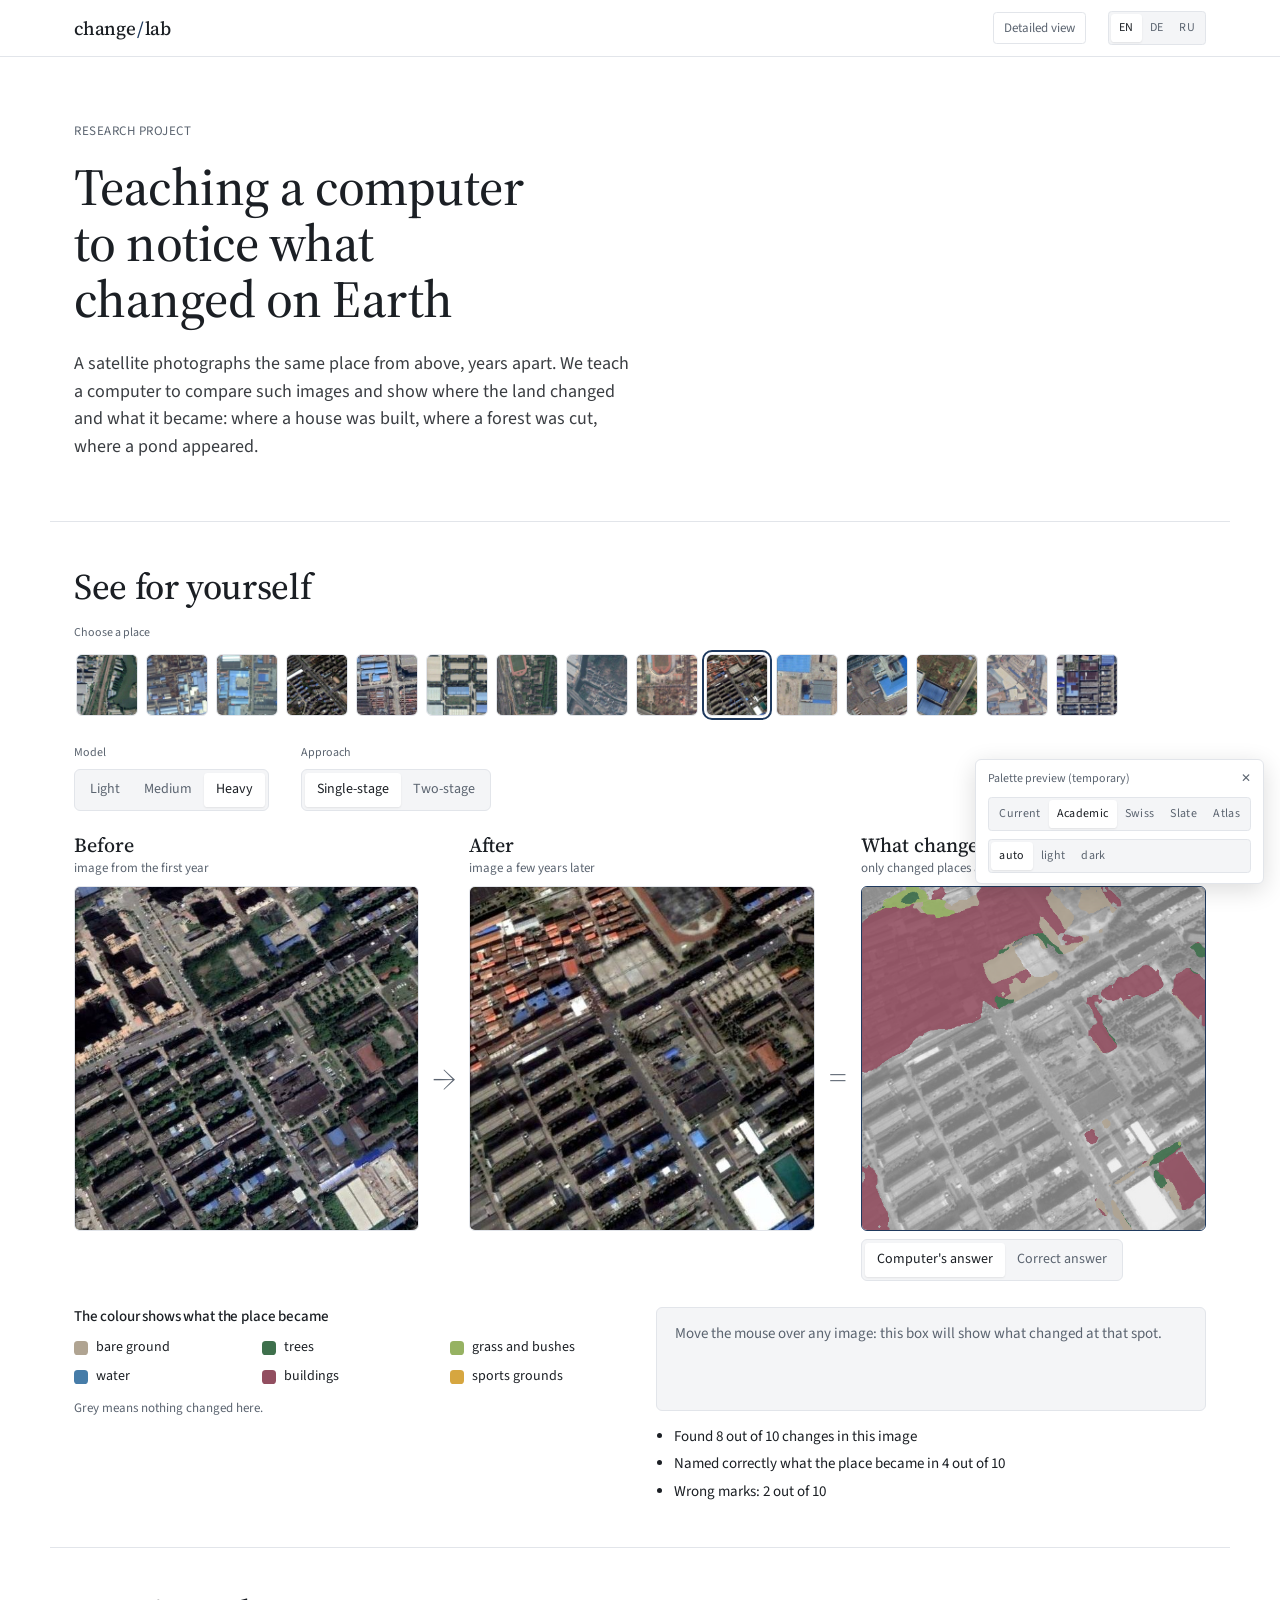
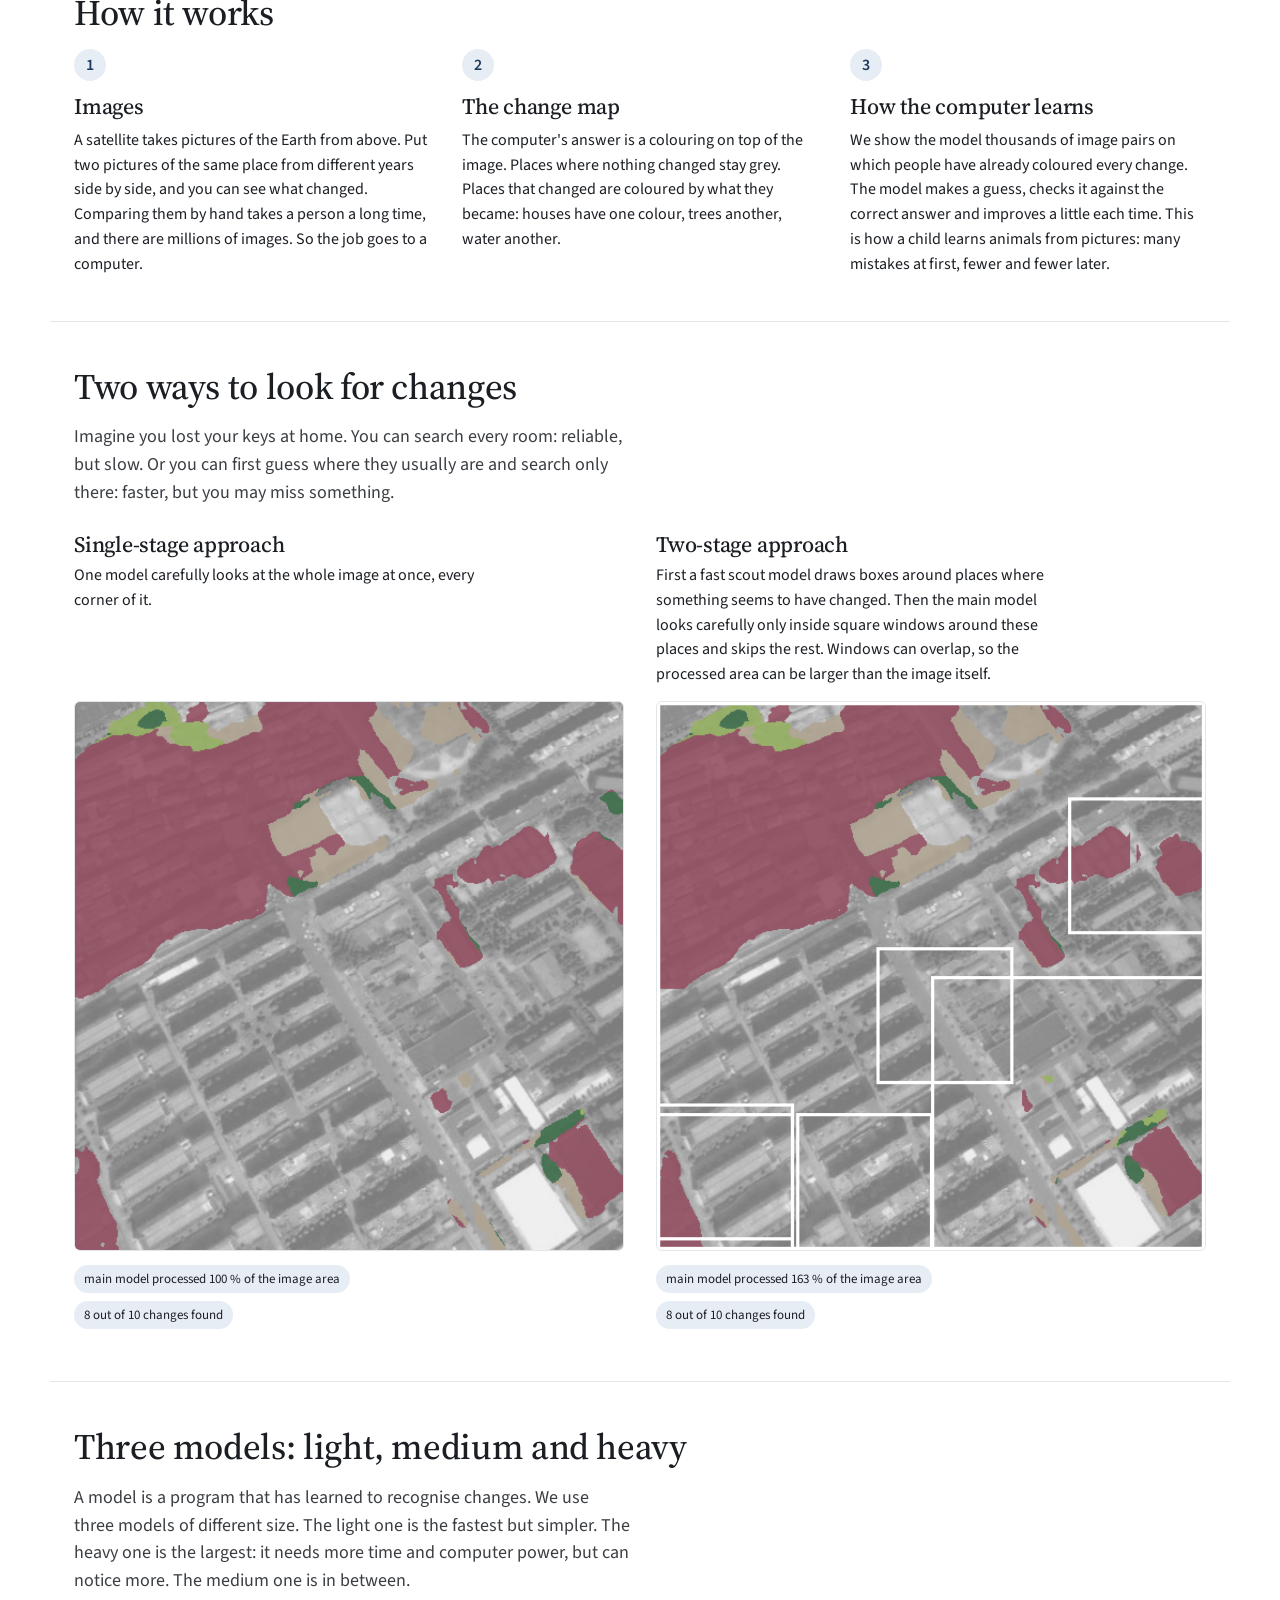
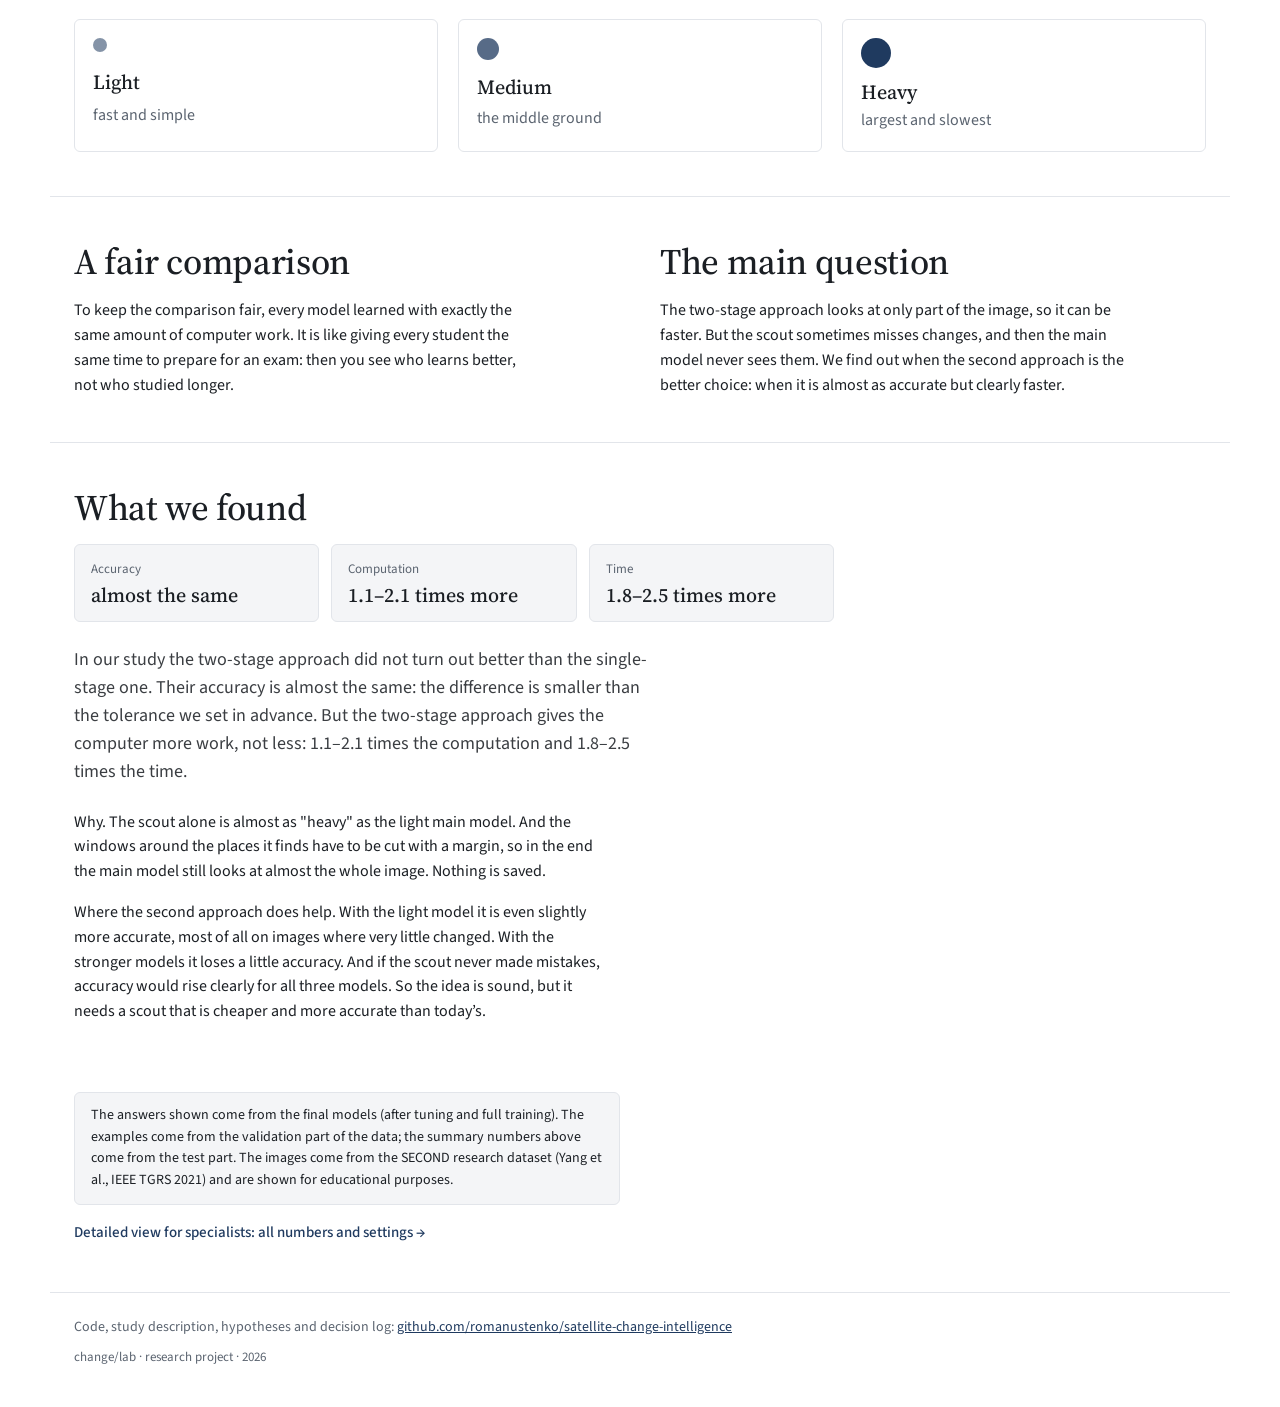
==== satellite-change/index.html @ 5564e85e "Projects page and the satellite-change demo" ====
<!doctype html>
<html lang="en">
  <head>
    <meta charset="UTF-8" />
    <meta name="viewport" content="width=device-width, initial-scale=1.0" />
    <title>Single-stage vs two-stage semantic change detection</title>
    <meta name="description" content="Research demo: 12 semantic change detection systems on SECOND compared under equal training FLOPs — single-stage models versus detector + ROI + semantic model." />
    <meta name="author" content="Roman Ustenko" />
    <link rel="icon" href="favicon.svg" type="image/svg+xml" />
    <meta property="og:type" content="website" />
    <meta property="og:title" content="Single-stage vs two-stage semantic change detection" />
    <meta property="og:description" content="12 systems on SECOND under equal training FLOPs; interactive demo with 15 examples." />
    <meta property="og:url" content="https://romanustenko.github.io/satellite-change/" />
    <meta property="og:image" content="https://romanustenko.github.io/satellite-change/og.png" />
    <meta property="og:image:width" content="1200" />
    <meta property="og:image:height" content="630" />
    <meta name="twitter:card" content="summary_large_image" />
    <link rel="preconnect" href="https://fonts.googleapis.com" />
    <link rel="preconnect" href="https://fonts.gstatic.com" crossorigin />
    <link href="https://fonts.googleapis.com/css2?family=Inter:wght@400;500;600&family=Newsreader:opsz,wght@6..72,400;6..72,500&family=Source+Serif+4:opsz,wght@8..60,400;8..60,500;8..60,600&family=Source+Sans+3:wght@400;500;600&family=IBM+Plex+Sans:wght@400;500;600&family=IBM+Plex+Serif:wght@400;500&display=swap" rel="stylesheet" />
    <script type="module" crossorigin src="./assets/index-CiREV_nT.js"></script>
    <link rel="stylesheet" crossorigin href="./assets/index-CRiDwU03.css">
  </head>
  <body>
    <div id="root"></div>
  </body>
</html>
---- satellite-change/assets/index-CRiDwU03.css ----
:root{--l-paper: #faf8f3;--l-surface: #f2efe7;--l-ink: #1e1e1c;--l-muted: #6d6a62;--l-line: #e3dfd5;--l-accent: #1d4e5c;--l-accent-soft: #dfe8e7;--l-notice: #f1ece0;--l-good: #3e704c;--l-warn: #c9952e;--l-bad: #b84a38;--l-shadow-map: #ded9ce;--d-paper: #1e1e1c;--d-surface: #262624;--d-ink: #ecebe6;--d-muted: #a3a097;--d-line: #3a3935;--d-accent: #8fc3cc;--d-accent-soft: #2b3a3c;--d-notice: #2a2925;--d-good: #7fb88e;--d-warn: #e0b45a;--d-bad: #e07a66;--d-shadow-map: #46443f;--display: "Newsreader", "Iowan Old Style", Georgia, serif;--sans: "Inter", system-ui, sans-serif;--dw: 400;--radius: 10px;--radius-sm: 6px ;--track: -.02em}:root[data-palette=academic]{--l-paper: #ffffff;--l-surface: #f4f5f7;--l-ink: #1b1f24;--l-muted: #5b6470;--l-line: #e2e5ea;--l-accent: #1f3a5f;--l-accent-soft: #e7edf4;--l-notice: #f4f5f7;--l-good: #2e6b45;--l-warn: #a87a1c;--l-bad: #a83a2c;--l-shadow-map: #dde1e6;--d-paper: #14171c;--d-surface: #1c2027;--d-ink: #e7eaee;--d-muted: #9aa3ad;--d-line: #2c323b;--d-accent: #93b4dd;--d-accent-soft: #212e42;--d-notice: #1c2027;--d-good: #7db592;--d-warn: #d9ad55;--d-bad: #df7b6a;--d-shadow-map: #3a404a;--display: "Source Serif 4", Georgia, serif;--sans: "Source Sans 3", system-ui, sans-serif;--dw: 500;--radius: 6px;--h1max: 52px;--radius-sm: calc(6px * .6);--track: -.01em}:root[data-palette=swiss]{--l-paper: #ffffff;--l-surface: #f3f3f3;--l-ink: #111111;--l-muted: #616161;--l-line: #dcdcdc;--l-accent: #0a4fb4;--l-accent-soft: #e6eefa;--l-notice: #f3f3f3;--l-good: #2c7a3f;--l-warn: #a97300;--l-bad: #b3261e;--l-shadow-map: #dedede;--d-paper: #0f0f10;--d-surface: #19191b;--d-ink: #f2f2f2;--d-muted: #a3a3a3;--d-line: #2f2f32;--d-accent: #7aaaf5;--d-accent-soft: #1a2840;--d-notice: #19191b;--d-good: #74c08a;--d-warn: #e0b04a;--d-bad: #f08a7d;--d-shadow-map: #3b3b3e;--display: "IBM Plex Sans", system-ui, sans-serif;--sans: "IBM Plex Sans", system-ui, sans-serif;--dw: 600;--radius: 2px;--h1max: 52px;--radius-sm: 1.2px ;--track: -.025em}:root[data-palette=slate]{--l-paper: #f6f8fa;--l-surface: #ecf0f3;--l-ink: #16202a;--l-muted: #566370;--l-line: #d8dee4;--l-accent: #2f5d8a;--l-accent-soft: #e1eaf3;--l-notice: #ecf0f3;--l-good: #2f7151;--l-warn: #a6761d;--l-bad: #b23b32;--l-shadow-map: #d9dee3;--d-paper: #0f1418;--d-surface: #161d23;--d-ink: #e6ebf0;--d-muted: #95a3af;--d-line: #25303a;--d-accent: #82b2e0;--d-accent-soft: #1c2b3a;--d-notice: #161d23;--d-good: #79bd98;--d-warn: #dcb05a;--d-bad: #e8836f;--d-shadow-map: #33404b;--display: "Inter", system-ui, sans-serif;--sans: "Inter", system-ui, sans-serif;--dw: 600;--radius: 8px;--h1w: 500;--h1max: 50px;--radius-sm: 4.8px ;--track: -.025em}:root[data-palette=atlas]{--l-paper: #fafbfa;--l-surface: #eef2ef;--l-ink: #1c211e;--l-muted: #5c6861;--l-line: #dce3de;--l-accent: #2f6b4f;--l-accent-soft: #e2eee7;--l-notice: #eef2ef;--l-good: #2f6b4f;--l-warn: #a5781c;--l-bad: #ad3d2f;--l-shadow-map: #dbe1dc;--d-paper: #121614;--d-surface: #1a201d;--d-ink: #e6ece8;--d-muted: #97a59d;--d-line: #2a332e;--d-accent: #8cc6a8;--d-accent-soft: #1e3128;--d-notice: #1a201d;--d-good: #8cc6a8;--d-warn: #d9b15c;--d-bad: #e3826f;--d-shadow-map: #39433d;--display: "IBM Plex Serif", Georgia, serif;--sans: "IBM Plex Sans", system-ui, sans-serif;--dw: 500;--radius: 4px;--h1w: 400;--h1max: 52px;--radius-sm: 2.4px ;--track: -.015em}:root{--paper: var(--l-paper);--surface: var(--l-surface);--ink: var(--l-ink);--muted: var(--l-muted);--line: var(--l-line);--accent: var(--l-accent);--accent-soft: var(--l-accent-soft);--notice: var(--l-notice);--good: var(--l-good);--warn: var(--l-warn);--bad: var(--l-bad);--shadow-map: var(--l-shadow-map);color-scheme:light}@media (prefers-color-scheme: dark){:root:not([data-theme=light]){--paper: var(--d-paper);--surface: var(--d-surface);--ink: var(--d-ink);--muted: var(--d-muted);--line: var(--d-line);--accent: var(--d-accent);--accent-soft: var(--d-accent-soft);--notice: var(--d-notice);--good: var(--d-good);--warn: var(--d-warn);--bad: var(--d-bad);--shadow-map: var(--d-shadow-map);color-scheme:dark}}:root[data-theme=dark]{--paper: var(--d-paper);--surface: var(--d-surface);--ink: var(--d-ink);--muted: var(--d-muted);--line: var(--d-line);--accent: var(--d-accent);--accent-soft: var(--d-accent-soft);--notice: var(--d-notice);--good: var(--d-good);--warn: var(--d-warn);--bad: var(--d-bad);--shadow-map: var(--d-shadow-map);color-scheme:dark}*{box-sizing:border-box}html{scroll-behavior:smooth}body{margin:0;background:var(--paper);color:var(--ink);font:16px/1.55 var(--sans);-webkit-font-smoothing:antialiased}a{color:inherit}.shell{max-width:1180px;margin:0 auto;padding-left:max(24px,env(safe-area-inset-left,0px));padding-right:max(24px,env(safe-area-inset-right,0px))}.muted{color:var(--muted)}.small{font-size:13px}body:before{content:"";position:fixed;inset:0 0 auto;height:env(safe-area-inset-top,0px);z-index:10;background:var(--paper)}.top{border-bottom:1px solid var(--line);position:sticky;top:env(safe-area-inset-top,0px);background:var(--paper);z-index:5}.top-inner{display:flex;align-items:center;justify-content:space-between;height:56px}.wordmark{font:var(--dw) 19px/1 var(--display);text-decoration:none;letter-spacing:var(--track)}.wordmark span{color:var(--accent);padding:0 1px}nav{display:flex;gap:22px;font-size:14px}nav a{text-decoration:none;color:var(--muted)}nav a:hover{color:var(--ink)}.hero{padding-block:72px 36px}.eyebrow{font-size:13px;letter-spacing:.04em;text-transform:uppercase;color:var(--muted);margin:0 0 18px}h1{text-wrap:balance;font:var(--h1w, var(--dw)) clamp(32px,5vw,var(--h1max, 58px))/1.08 var(--display);letter-spacing:var(--track);margin:0 0 22px;max-width:16ch}.lede{font-size:18px;max-width:62ch;margin:0 0 24px;color:var(--ink);opacity:.86}.notice{background:var(--notice);border:1px solid var(--line);border-radius:var(--radius);padding:12px 16px;font-size:14px;max-width:78ch;margin:0}.section-label{font:500 13px/1 var(--sans);letter-spacing:.05em;text-transform:uppercase;color:var(--muted);margin:0 0 14px}.demo>*{min-width:0}.demo{display:grid;grid-template-columns:236px 1fr;gap:36px;padding-top:28px;padding-bottom:64px;border-top:1px solid var(--line)}.picker p{margin:0 0 14px}.thumbs{display:grid;grid-template-columns:repeat(3,1fr);gap:8px}.thumb{all:unset;cursor:pointer;display:grid;gap:4px;justify-items:center;font-size:11px;color:var(--muted)}.thumb canvas{width:100%;aspect-ratio:1;border-radius:var(--radius-sm);border:1px solid var(--line);display:block}.thumb.active canvas{outline:2px solid var(--accent);outline-offset:1px}.thumb.active span{color:var(--ink);font-weight:600}.thumb:focus-visible canvas{outline:2px dashed var(--accent)}.controls{display:flex;flex-wrap:wrap;gap:16px 28px;align-items:flex-end;margin-bottom:22px}.field{display:grid;gap:6px}.field-label{font-size:12px;color:var(--muted)}.segmented{display:inline-flex;background:var(--surface);border:1px solid var(--line);border-radius:var(--radius);padding:3px;flex-wrap:wrap}.segmented button{all:unset;cursor:pointer;padding:6px 12px;border-radius:var(--radius-sm);font-size:14px;color:var(--muted)}.segmented button.on{background:var(--paper);color:var(--ink);box-shadow:0 1px 2px #00000014}.segmented button:focus-visible{outline:2px solid var(--accent)}.toggles{display:flex;gap:18px;flex-wrap:wrap;align-items:center;grid-auto-flow:column}.check,.range{display:inline-flex;gap:8px;align-items:center;font-size:14px}input[type=checkbox],input[type=range]{accent-color:var(--accent)}.range span{color:var(--muted);font-size:13px}.panels{display:grid;gap:14px;grid-template-columns:repeat(3,1fr)}.panels.n1{grid-template-columns:minmax(0,560px)}.panels.n2,.panels.n4{grid-template-columns:repeat(2,1fr)}.panel{margin:0}.stage{position:relative}.stage.probing{cursor:crosshair;touch-action:manipulation}.cross{position:absolute;width:13px;height:13px;margin:-7px 0 0 -7px;border:1.5px solid var(--ink);border-radius:50%;pointer-events:none;opacity:.55}.cross.own{opacity:1;box-shadow:0 0 0 1.5px var(--paper)}.probe{position:absolute;z-index:3;transform:translate(14px,14px);pointer-events:none;display:grid;gap:3px;min-width:190px;max-width:260px;padding:9px 11px;border-radius:var(--radius);background:var(--paper);border:1px solid var(--line);box-shadow:0 6px 20px #0000001f;font-size:12px;font-variant-numeric:tabular-nums}.probe.flip-x{transform:translate(calc(-100% - 14px),14px)}.probe.flip-y{transform:translate(14px,calc(-100% - 14px))}.probe.flip-x.flip-y{transform:translate(calc(-100% - 14px),calc(-100% - 14px))}.probe-xy{color:var(--muted);font-size:11px}.probe-row{display:flex;justify-content:space-between;gap:12px}.probe-row span{color:var(--muted)}.probe-row b{font-weight:500;text-align:right}.probe-row b.strong{color:var(--accent);font-weight:600}.hint{margin:10px 0 0;max-width:72ch}.panel canvas{width:100%;aspect-ratio:1;display:block;border-radius:var(--radius);border:1px solid var(--line);image-rendering:pixelated}.panel figcaption{display:flex;justify-content:space-between;gap:8px;font-size:13px;padding-top:7px}.legend{display:flex;flex-wrap:wrap;gap:8px 18px;margin:18px 0 8px;font-size:13px;color:var(--muted)}.legend span{display:inline-flex;align-items:center;gap:7px}.legend i{width:12px;height:12px;border-radius:3px;display:inline-block}.legend i.shadow{background:var(--line)}.legend .ramp{font-variant-numeric:tabular-nums}.legend .ramp i{width:72px;border:1px solid var(--line)}.stats{border-collapse:collapse;margin-top:18px;font-size:14px;width:100%;max-width:720px;font-variant-numeric:tabular-nums}.stats th,.stats td{text-align:left;padding:8px 12px 8px 0;border-bottom:1px solid var(--line)}.stats th{font-weight:500;color:var(--muted);font-size:12px}.meta{margin-top:14px}.method,.about{padding-top:40px;padding-bottom:48px;border-top:1px solid var(--line)}.method-grid{display:grid;grid-template-columns:1fr 1fr;gap:40px}h3{font:var(--dw) 26px/1.2 var(--display);margin:0 0 10px;letter-spacing:var(--track)}.method p,.about p{max-width:60ch;margin:0 0 16px}.diagram{width:100%;max-width:420px;margin-top:8px}.diagram rect{fill:var(--surface);stroke:var(--muted);stroke-width:1}.diagram rect.accent{fill:var(--accent-soft);stroke:var(--accent)}.diagram path{stroke:var(--muted);fill:none;marker-end:none}.diagram text{font:11px var(--sans);fill:var(--ink);text-anchor:middle;dominant-baseline:middle}.facts{display:grid;grid-template-columns:repeat(4,1fr);gap:24px;margin:36px 0 0}.facts dt{font-size:12px;color:var(--muted);margin-bottom:4px}.facts dd{margin:0;font-size:15px}.foot{padding-top:24px;padding-bottom:40px;border-top:1px solid var(--line)}@media (max-width: 900px){.demo{grid-template-columns:1fr;gap:24px}.thumbs{grid-template-columns:repeat(5,1fr)}.panels,.panels.n2{grid-template-columns:1fr 1fr}.method-grid,.facts{grid-template-columns:1fr;gap:20px}}@media (max-width: 560px){.shell{padding-left:max(16px,env(safe-area-inset-left,0px));padding-right:max(16px,env(safe-area-inset-right,0px))}.hero{padding-block:44px 28px}nav{gap:14px}.panels,.panels.n2,.panels.n1{grid-template-columns:1fr}.stats{font-size:12px}.stats th,.stats td{padding-right:6px}}@media (prefers-reduced-motion: reduce){html{scroll-behavior:auto}}.top-right{display:flex;align-items:center;gap:22px}.segmented.compact{padding:2px;border-radius:var(--radius-sm)}.segmented.compact button{padding:3px 8px;font-size:12px;letter-spacing:.03em;border-radius:var(--radius-sm)}@media (max-width: 560px){.top-right{gap:12px}nav{display:none}}.view-switch{all:unset;cursor:pointer;font-size:13px;color:var(--muted);padding:5px 10px;border:1px solid var(--line);border-radius:var(--radius-sm)}.view-switch:hover{color:var(--ink);border-color:var(--muted)}.view-switch:focus-visible{outline:2px solid var(--accent)}.s-hero{padding-block:64px 36px}.s-hero h1{max-width:20ch}.s-h2{font:var(--dw) clamp(26px,3.4vw,36px)/1.15 var(--display);letter-spacing:var(--track);margin:0 0 16px;text-wrap:balance}.s-example,.s-steps,.s-ways,.s-models,.s-pair{padding-block:44px;border-top:1px solid var(--line)}.s-picker{display:grid;gap:8px;margin-bottom:20px}.s-thumbs{display:flex;gap:8px;overflow-x:auto;padding:4px 2px 8px;scrollbar-width:thin}.s-thumb{all:unset;cursor:pointer;flex:0 0 auto;width:60px;height:60px;border-radius:var(--radius);overflow:hidden;border:1px solid var(--line);display:grid;place-items:center;font-size:12px;color:var(--muted);background:var(--surface)}.s-thumb img{width:100%;height:100%;object-fit:cover;display:block}.s-thumb.active{outline:2px solid var(--accent);outline-offset:2px}.s-thumb:focus-visible{outline:2px dashed var(--accent);outline-offset:2px}.s-controls{display:flex;flex-wrap:wrap;gap:16px 32px;margin-bottom:22px}.choice{display:grid;gap:6px}.segmented button{min-height:22px}.strip{display:grid;grid-template-columns:minmax(0,1fr) auto minmax(0,1fr) auto minmax(0,1fr);gap:14px;align-items:start}.card{margin:0;display:grid;gap:8px;min-width:0}.card figcaption{display:grid;gap:1px}.card figcaption b{font:var(--dw) 20px/1.2 var(--display)}.card figcaption .muted{font-size:13px}.op{align-self:center;font:300 34px/1 var(--display);color:var(--muted);padding-top:40px}.pic{position:relative;cursor:crosshair;touch-action:manipulation}.pic canvas{width:100%;max-width:100%;aspect-ratio:1;display:block;border-radius:var(--radius);border:1px solid var(--line);background:var(--surface)}.pic-cross{position:absolute;width:16px;height:16px;margin:-8px 0 0 -8px;border:2px solid #fff;border-radius:50%;box-shadow:0 0 0 1px #00000073;pointer-events:none}.card.result .pic canvas{border-color:var(--accent)}.answer{justify-self:start}.s-below{display:grid;grid-template-columns:minmax(0,1fr) minmax(0,1fr);gap:32px;margin-top:26px;align-items:start}.key-title{font:500 15px/1.3 var(--sans);margin:0 0 10px}.s-key ul{list-style:none;margin:0 0 10px;padding:0;display:grid;grid-template-columns:repeat(3,minmax(0,1fr));gap:8px 14px;font-size:14px}.s-key li{display:flex;align-items:center;gap:8px}.s-key i{width:14px;height:14px;border-radius:var(--radius-sm);flex:none}.s-key p{margin:0}.s-info{display:grid;gap:14px}.readout{min-height:104px;padding:14px 18px;border:1px solid var(--line);border-radius:var(--radius);background:var(--surface);display:grid;gap:6px;align-content:start}.readout p{margin:0;font-size:15px}.verdict{font-weight:600}.verdict:before{content:"";display:inline-block;width:9px;height:9px;border-radius:50%;margin-right:8px;vertical-align:1px}.verdict.ok:before{background:var(--good)}.verdict.part:before{background:var(--warn)}.verdict.bad:before{background:var(--bad)}.s-scores{margin:0;padding-left:18px;display:grid;gap:4px;font-size:15px}.steps{list-style:none;margin:0;padding:0;display:grid;grid-template-columns:repeat(3,minmax(0,1fr));gap:32px}.steps li{display:grid;gap:8px;align-content:start}.step-n{width:32px;height:32px;border-radius:50%;display:grid;place-items:center;background:var(--accent-soft);color:var(--accent);font-weight:600}.steps h3{font-size:22px;margin:4px 0 0}.steps p{margin:0}.ways-grid{display:grid;grid-template-columns:1fr 1fr;gap:32px;margin-top:24px}.way{margin:0;display:grid;gap:14px;grid-template-rows:auto 1fr auto;align-content:start}.way figcaption p{margin:0}.way .pic{align-self:end}.way .pic{cursor:default}.way h3{font-size:22px;margin:0 0 6px}.way p{margin:0 0 8px;max-width:52ch}.way-facts{display:flex;flex-wrap:wrap;gap:8px}.way-facts span{font-size:13px;padding:4px 10px;border-radius:999px;background:var(--accent-soft);color:var(--ink)}.tiers{display:grid;grid-template-columns:repeat(3,minmax(0,1fr));gap:20px;margin-top:22px}.tier{display:grid;gap:4px;justify-items:start;padding:18px;border:1px solid var(--line);border-radius:var(--radius)}.tier b{font:var(--dw) 20px/1.2 var(--display)}.tier-dot{border-radius:50%;background:var(--accent);margin-bottom:8px}.tier-dot.t0{width:14px;height:14px;opacity:.55}.tier-dot.t1{width:22px;height:22px;opacity:.75}.tier-dot.t2{width:30px;height:30px}.s-pair{display:grid;grid-template-columns:1fr 1fr;gap:40px}.s-pair p{margin:0;max-width:58ch}.s-foot-note{display:grid;gap:16px;justify-items:start;padding-block:8px 48px}.cta{all:unset;cursor:pointer;font-size:15px;color:var(--accent);font-weight:500}.cta:hover{text-decoration:underline}.cta:focus-visible{outline:2px solid var(--accent);outline-offset:3px}@media (max-width: 900px){.strip{grid-template-columns:1fr}.op{padding-top:0;justify-self:center;transform:rotate(90deg);font-size:28px}.s-below,.steps,.ways-grid,.tiers,.s-pair{grid-template-columns:1fr;gap:24px}.s-key ul{grid-template-columns:repeat(2,minmax(0,1fr))}}@media (hover: none),(pointer: coarse){.hover-only{display:none}.pic,.stage.probing{cursor:default}}.s-result{padding-block:44px;border-top:1px solid var(--line)}.s-result p{max-width:66ch}.result-facts{display:grid;grid-template-columns:repeat(3,minmax(0,1fr));gap:12px;margin:8px 0 24px;max-width:760px}.result-facts div{display:grid;gap:4px;padding:14px 16px;border:1px solid var(--line);border-radius:var(--radius);background:var(--surface)}.result-facts b{font:var(--dw) 20px/1.2 var(--display)}.results{padding-block:44px 56px;border-top:1px solid var(--line)}.results-why{max-width:78ch}.table-title{font:var(--dw) 22px/1.2 var(--display);margin:34px 0 10px}.table-lede{max-width:78ch;margin:0 0 6px}.table-wrap{overflow-x:auto;max-width:100%}.stats.wide{max-width:none;min-width:760px}.stats tr.group-start td{border-top:2px solid var(--line)}.stats .ci{color:var(--muted);font-size:12px;white-space:nowrap}.stats td.cell{vertical-align:top}.stats td.cell b{display:block;font-weight:600}.stats td.cell .ci,.stats td.cell .cost{display:block}.stats td.cell .cost{color:var(--muted);font-size:12px}.stats td.cell.good b{color:var(--good)}.stats td.cell.bad b{color:var(--bad)}.stats td.cell.flat b{color:var(--muted)}.verdict-tag{font-size:12px;padding:2px 8px;border-radius:999px;border:1px solid var(--line);white-space:nowrap}.verdict-tag.two_stage{color:var(--good);border-color:var(--good)}.verdict-tag.trade_off{color:var(--warn);border-color:var(--warn)}.verdict-tag.single{color:var(--accent);border-color:var(--accent)}.table-note{max-width:90ch;margin:10px 0 0}.takeaways{max-width:80ch;padding-left:20px;margin:22px 0 16px}.takeaways li{margin-bottom:8px}.gh{margin:0 0 8px;font-size:14px}.gh a{color:var(--accent);word-break:break-all}@media (max-width: 560px){.result-facts{grid-template-columns:1fr}}.pipeline{display:flex;align-items:flex-start;gap:0;margin-top:14px;flex-wrap:nowrap}.pipeline.pending{min-height:110px}.pipe-item{display:flex;align-items:flex-start;min-width:0}.pipe-arrow{flex:none;width:26px;height:76px;position:relative}.pipe-arrow:before{content:"";position:absolute;left:4px;right:7px;top:50%;border-top:1.5px solid var(--muted)}.pipe-arrow:after{content:"";position:absolute;right:4px;top:calc(50% - 4px);border:4.5px solid transparent;border-left:6px solid var(--muted);border-right:0}.pipe-pic{margin:0;width:76px;display:grid;gap:5px;justify-items:center}.pipe-pic canvas{width:76px;height:76px;border-radius:var(--radius-sm);border:1px solid var(--line);display:block}.pipe-pic figcaption{font-size:12px;color:var(--muted);text-align:center}.pipe-stage{width:92px;height:76px;display:grid;place-content:center;gap:2px;text-align:center;border:1px solid var(--muted);border-radius:var(--radius);background:var(--surface)}.pipe-stage.accent{border-color:var(--accent);background:var(--accent-soft)}.pipe-stage b{font-weight:600;font-size:14px}.pipe-stage span{font-size:11.5px;color:var(--muted)}.pipeline-note{margin:18px 0 0}@media (max-width: 560px){.pipe-pic,.pipe-pic canvas{width:56px}.pipe-pic canvas{height:56px}.pipe-stage{width:68px;height:56px}.pipe-stage b{font-size:12.5px}.pipe-stage span{font-size:10px}.pipe-arrow{width:14px;height:56px}.pipe-arrow:before{left:1px;right:4px}.pipe-arrow:after{right:1px}}@media (max-width: 640px){.stats.cards{min-width:0;font-size:14px}.stats.cards thead{display:none}.stats.cards,.stats.cards tbody{display:block}.stats.cards tr{display:block;padding:12px 0;border-bottom:1px solid var(--line)}.stats.cards tr.group-start td{border-top:0}.stats.cards td{display:flex;justify-content:space-between;align-items:baseline;gap:12px;padding:3px 0;border:0;text-align:right}.stats.cards td:before{content:attr(data-label);color:var(--muted);font-size:12.5px;text-align:left}.stats.cards td.c-model:empty,.stats.cards td.c-empty{display:none}.stats.cards td.c-model{padding:10px 0 2px;font-size:16px}.stats.cards tr.group-start{border-top:2px solid var(--line);margin-top:6px}.stats.cards td.c-system{font-weight:600;text-align:left;justify-content:flex-start;padding-bottom:6px}.stats.cards td.c-system:before,.stats.cards td.c-model:before{content:none}.stats.cards td.cell{display:grid;grid-template-columns:1fr auto;column-gap:12px;row-gap:1px;align-items:start}.stats.cards td.cell>*{text-align:right}.stats.cards td.cell:before{grid-row:1 / span 3}.stats.cards td.cell>*{grid-column:2}.stats.cards .ci{white-space:normal}}.theme-picker{position:fixed;right:16px;bottom:16px;z-index:20;display:grid;gap:8px;padding:10px 12px;background:var(--paper);border:1px solid var(--line);border-radius:var(--radius);box-shadow:0 6px 24px #00000024;font-size:12px;max-width:calc(100vw - 32px)}.theme-picker .tp-title{color:var(--muted);display:flex;justify-content:space-between;gap:10px}.theme-picker .tp-title button{all:unset;cursor:pointer;color:var(--muted)}.theme-picker .segmented{flex-wrap:wrap}.theme-picker.closed{padding:0}.theme-picker.closed>button{all:unset;cursor:pointer;padding:8px 12px;color:var(--ink)}
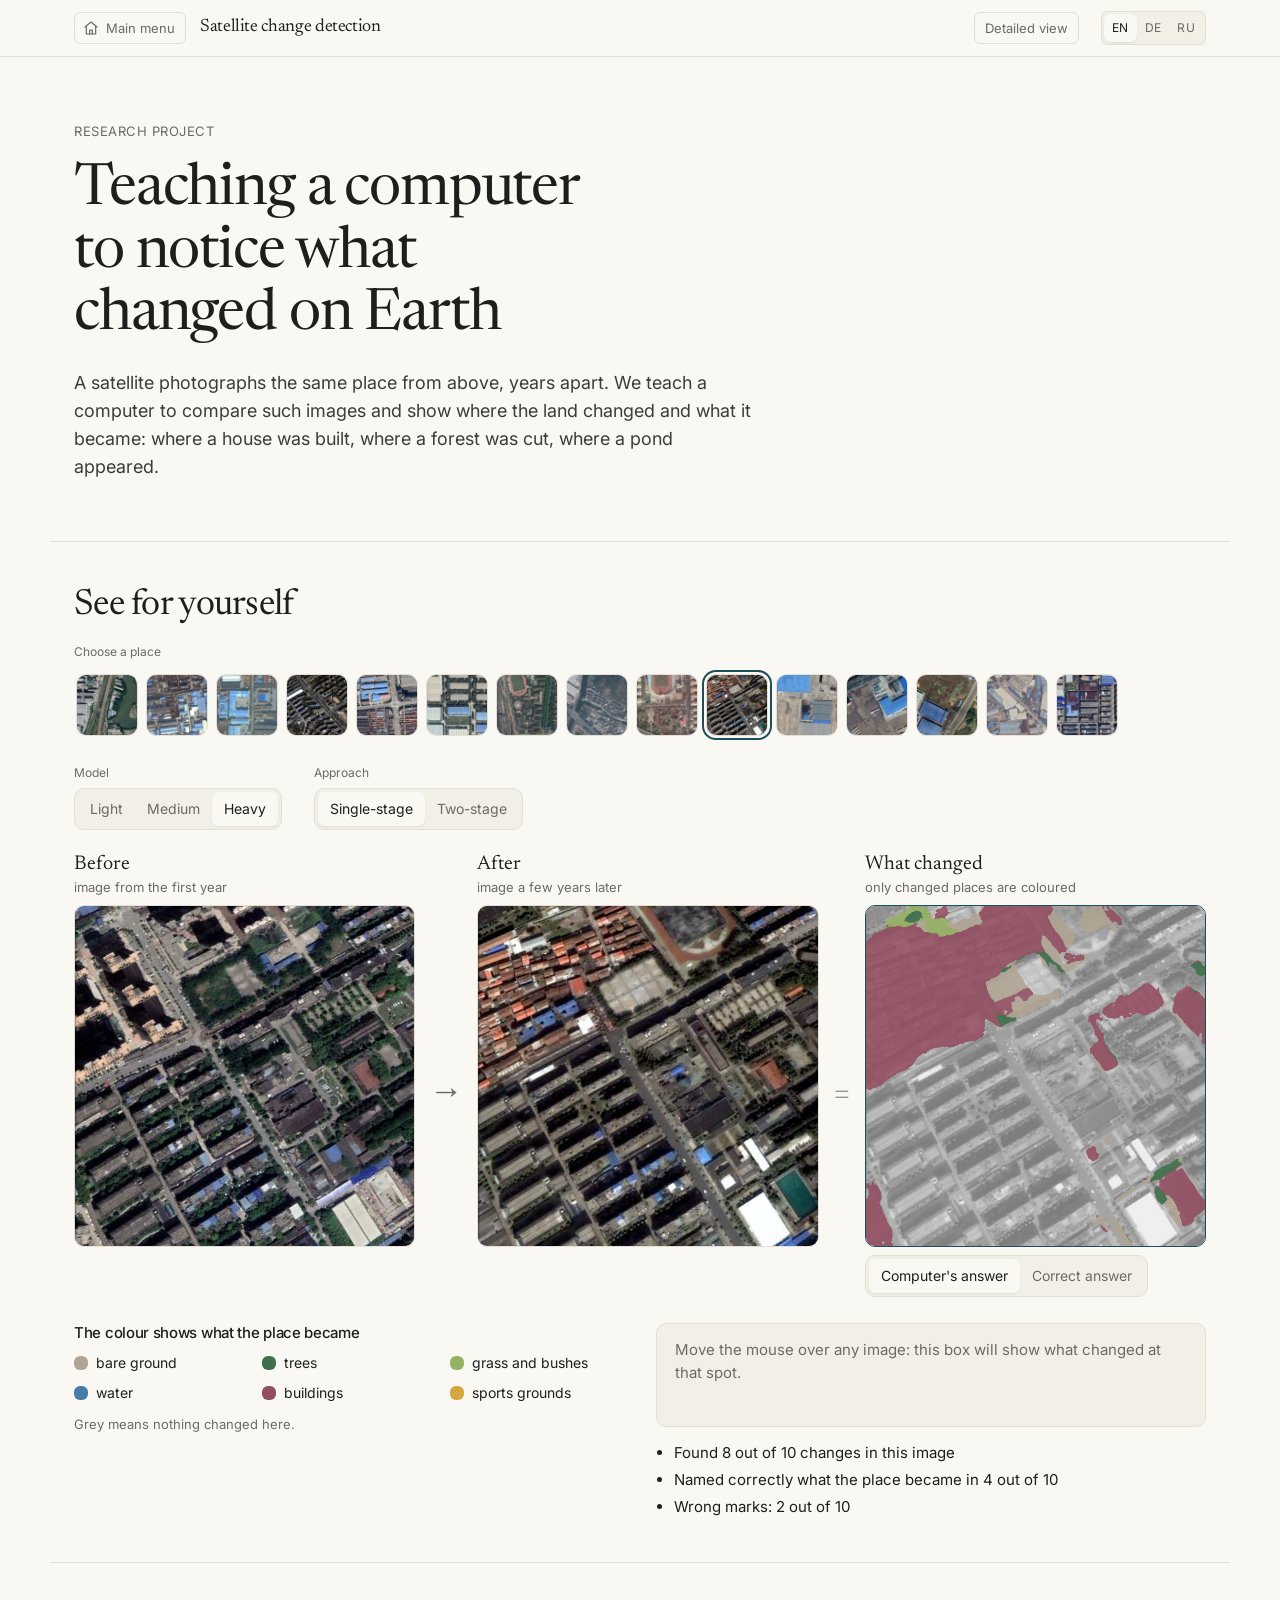
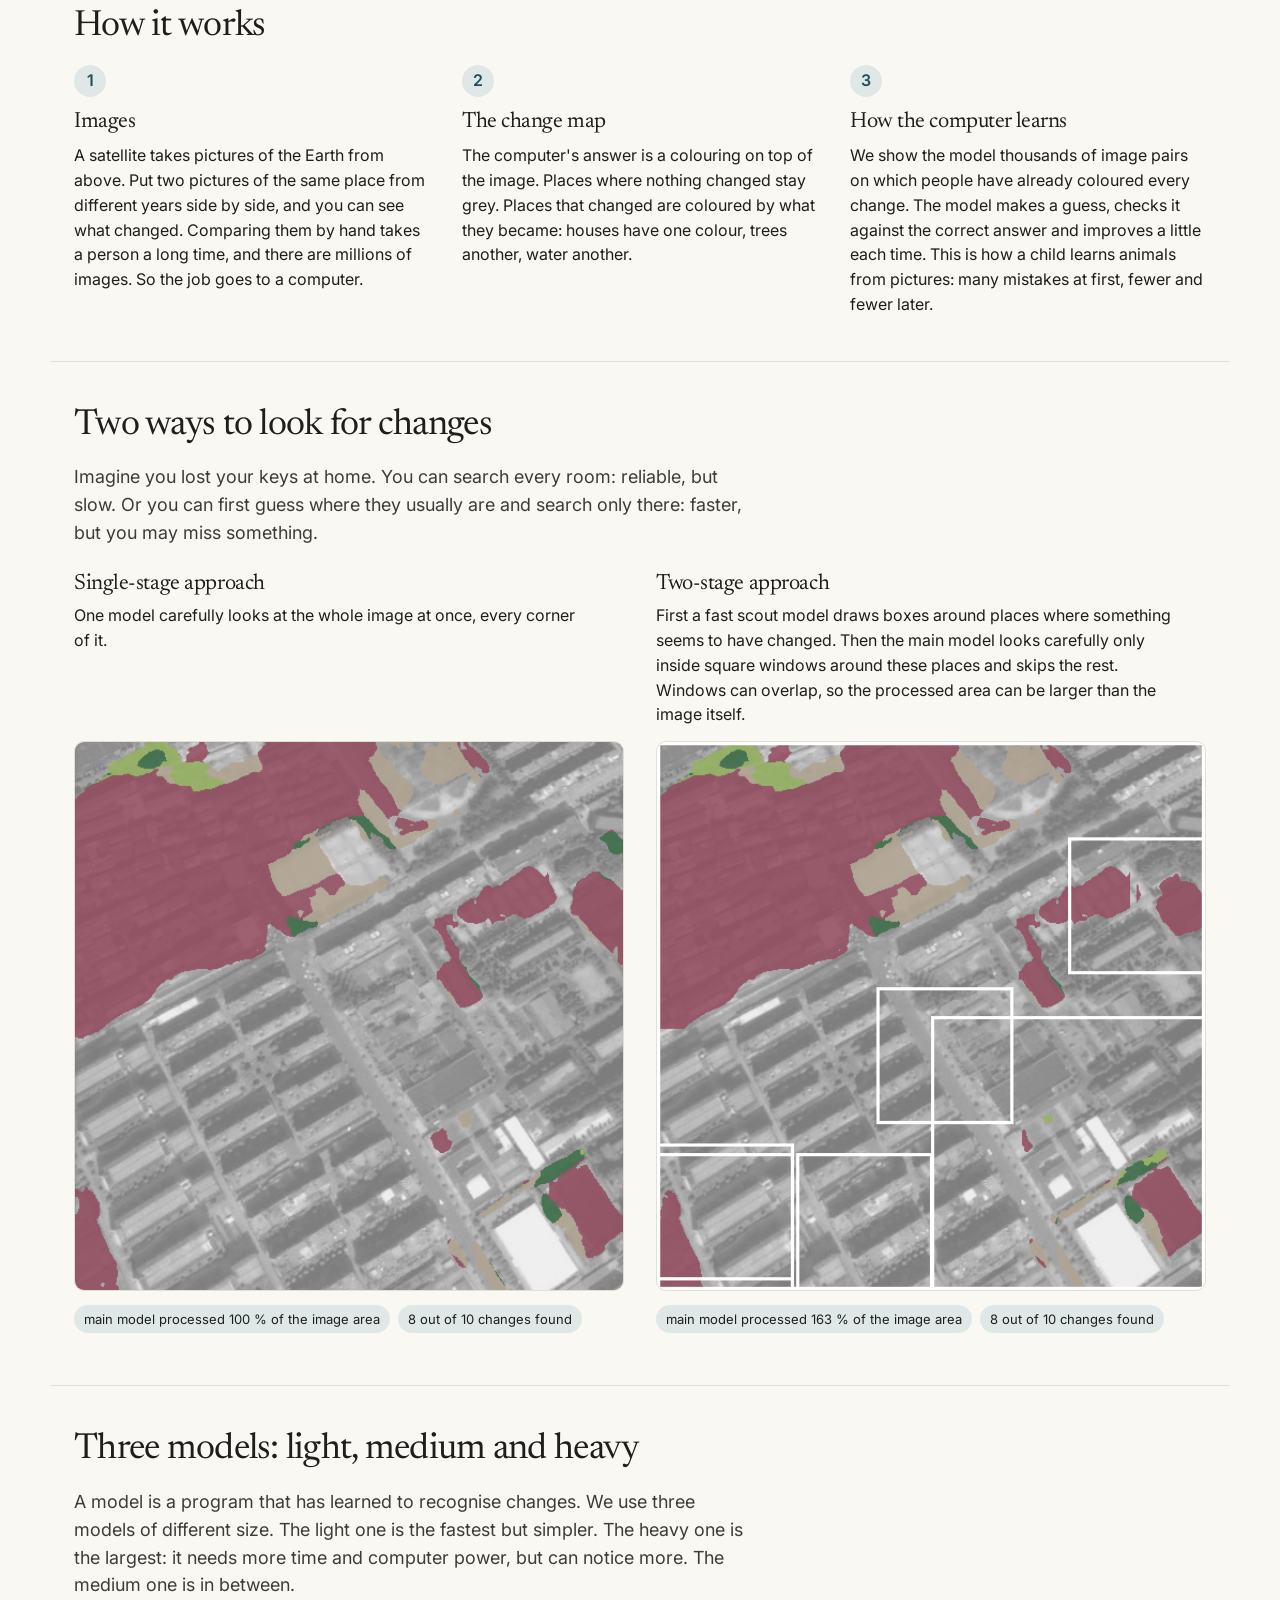
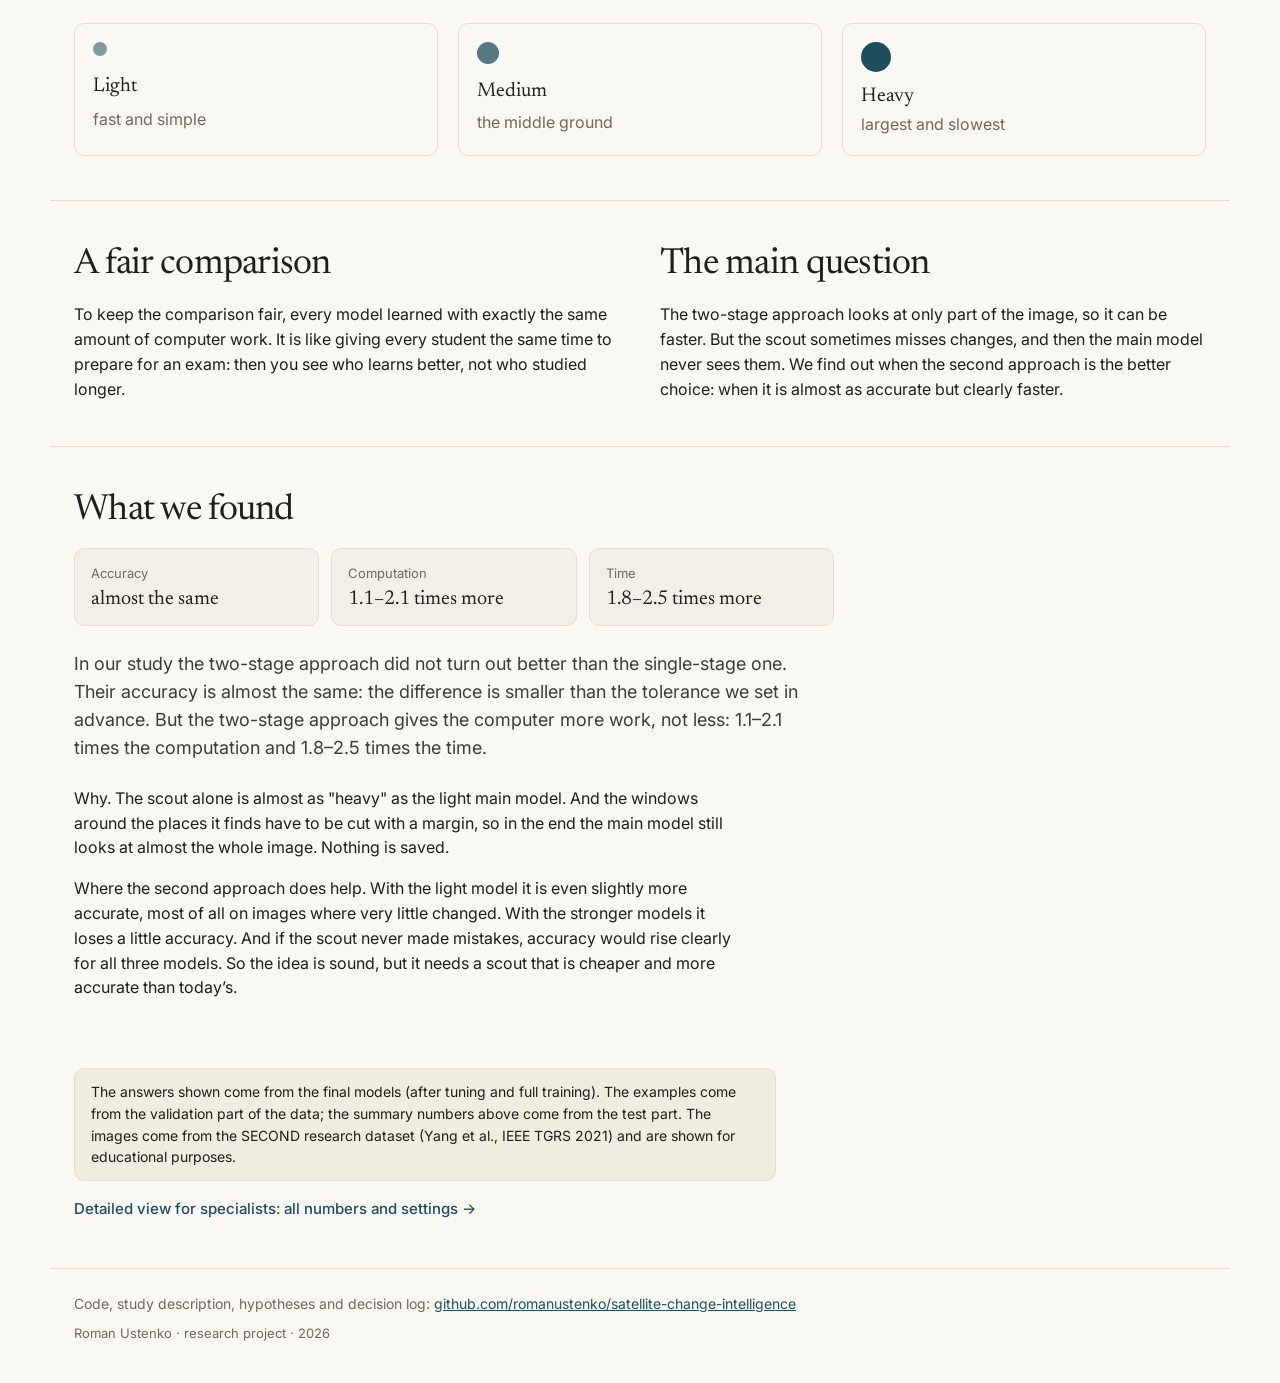
==== commit 74f27905: "Demo: current palette only, main-menu link, project name in the header" ====
--- a/satellite-change/index.html
+++ b/satellite-change/index.html
@@ -17,9 +17,9 @@
     <meta name="twitter:card" content="summary_large_image" />
     <link rel="preconnect" href="https://fonts.googleapis.com" />
     <link rel="preconnect" href="https://fonts.gstatic.com" crossorigin />
-    <link href="https://fonts.googleapis.com/css2?family=Inter:wght@400;500;600&family=Newsreader:opsz,wght@6..72,400;6..72,500&family=Source+Serif+4:opsz,wght@8..60,400;8..60,500;8..60,600&family=Source+Sans+3:wght@400;500;600&family=IBM+Plex+Sans:wght@400;500;600&family=IBM+Plex+Serif:wght@400;500&display=swap" rel="stylesheet" />
-    <script type="module" crossorigin src="./assets/index-CiREV_nT.js"></script>
-    <link rel="stylesheet" crossorigin href="./assets/index-CRiDwU03.css">
+    <link href="https://fonts.googleapis.com/css2?family=Inter:wght@400;500;600&family=Newsreader:opsz,wght@6..72,400;6..72,500&display=swap" rel="stylesheet" />
+    <script type="module" crossorigin src="./assets/index-BJHP-teU.js"></script>
+    <link rel="stylesheet" crossorigin href="./assets/index-B-u21ffd.css">
   </head>
   <body>
     <div id="root"></div>
--- a/satellite-change/assets/index-B-u21ffd.css
+++ b/satellite-change/assets/index-B-u21ffd.css
@@ -0,0 +1 @@
+:root{--l-paper: #faf8f3;--l-surface: #f2efe7;--l-ink: #1e1e1c;--l-muted: #6d6a62;--l-line: #e3dfd5;--l-accent: #1d4e5c;--l-accent-soft: #dfe8e7;--l-notice: #f1ece0;--l-good: #3e704c;--l-warn: #c9952e;--l-bad: #b84a38;--l-shadow-map: #ded9ce;--d-paper: #1e1e1c;--d-surface: #262624;--d-ink: #ecebe6;--d-muted: #a3a097;--d-line: #3a3935;--d-accent: #8fc3cc;--d-accent-soft: #2b3a3c;--d-notice: #2a2925;--d-good: #7fb88e;--d-warn: #e0b45a;--d-bad: #e07a66;--d-shadow-map: #46443f;--display: "Newsreader", "Iowan Old Style", Georgia, serif;--sans: "Inter", system-ui, sans-serif;--dw: 400;--radius: 10px;--radius-sm: 6px ;--track: -.02em}:root{--paper: var(--l-paper);--surface: var(--l-surface);--ink: var(--l-ink);--muted: var(--l-muted);--line: var(--l-line);--accent: var(--l-accent);--accent-soft: var(--l-accent-soft);--notice: var(--l-notice);--good: var(--l-good);--warn: var(--l-warn);--bad: var(--l-bad);--shadow-map: var(--l-shadow-map);color-scheme:light}@media (prefers-color-scheme: dark){:root:not([data-theme=light]){--paper: var(--d-paper);--surface: var(--d-surface);--ink: var(--d-ink);--muted: var(--d-muted);--line: var(--d-line);--accent: var(--d-accent);--accent-soft: var(--d-accent-soft);--notice: var(--d-notice);--good: var(--d-good);--warn: var(--d-warn);--bad: var(--d-bad);--shadow-map: var(--d-shadow-map);color-scheme:dark}}:root[data-theme=dark]{--paper: var(--d-paper);--surface: var(--d-surface);--ink: var(--d-ink);--muted: var(--d-muted);--line: var(--d-line);--accent: var(--d-accent);--accent-soft: var(--d-accent-soft);--notice: var(--d-notice);--good: var(--d-good);--warn: var(--d-warn);--bad: var(--d-bad);--shadow-map: var(--d-shadow-map);color-scheme:dark}*{box-sizing:border-box}html{scroll-behavior:smooth}body{margin:0;background:var(--paper);color:var(--ink);font:16px/1.55 var(--sans);-webkit-font-smoothing:antialiased}a{color:inherit}.shell{max-width:1180px;margin:0 auto;padding-left:max(24px,env(safe-area-inset-left,0px));padding-right:max(24px,env(safe-area-inset-right,0px))}.muted{color:var(--muted)}.small{font-size:13px}body:before{content:"";position:fixed;inset:0 0 auto;height:env(safe-area-inset-top,0px);z-index:10;background:var(--paper)}.top{border-bottom:1px solid var(--line);position:sticky;top:env(safe-area-inset-top,0px);background:var(--paper);z-index:5}.top-inner{display:flex;align-items:center;justify-content:space-between;height:56px}.top-left{display:flex;align-items:center;gap:14px;min-width:0}.home{display:inline-flex;align-items:center;gap:7px;text-decoration:none;font-size:13px;color:var(--muted);padding:5px 10px 5px 8px;border:1px solid var(--line);border-radius:var(--radius-sm);white-space:nowrap}.home svg{width:16px;height:16px;flex:none}.home:hover{color:var(--ink);border-color:var(--muted)}.home:focus-visible{outline:2px solid var(--accent)}.project-name{font:var(--dw) 18px/1.2 var(--display);letter-spacing:var(--track);white-space:nowrap;overflow:hidden;text-overflow:ellipsis}@media (max-width: 560px){.project-name{display:none}}nav{display:flex;gap:22px;font-size:14px}nav a{text-decoration:none;color:var(--muted)}nav a:hover{color:var(--ink)}.hero{padding-block:72px 36px}.eyebrow{font-size:13px;letter-spacing:.04em;text-transform:uppercase;color:var(--muted);margin:0 0 18px}h1{text-wrap:balance;font:var(--h1w, var(--dw)) clamp(32px,5vw,var(--h1max, 58px))/1.08 var(--display);letter-spacing:var(--track);margin:0 0 22px;max-width:16ch}.lede{font-size:18px;max-width:62ch;margin:0 0 24px;color:var(--ink);opacity:.86}.notice{background:var(--notice);border:1px solid var(--line);border-radius:var(--radius);padding:12px 16px;font-size:14px;max-width:78ch;margin:0}.section-label{font:500 13px/1 var(--sans);letter-spacing:.05em;text-transform:uppercase;color:var(--muted);margin:0 0 14px}.demo>*{min-width:0}.demo{display:grid;grid-template-columns:236px 1fr;gap:36px;padding-top:28px;padding-bottom:64px;border-top:1px solid var(--line)}.picker p{margin:0 0 14px}.thumbs{display:grid;grid-template-columns:repeat(3,1fr);gap:8px}.thumb{all:unset;cursor:pointer;display:grid;gap:4px;justify-items:center;font-size:11px;color:var(--muted)}.thumb canvas{width:100%;aspect-ratio:1;border-radius:var(--radius-sm);border:1px solid var(--line);display:block}.thumb.active canvas{outline:2px solid var(--accent);outline-offset:1px}.thumb.active span{color:var(--ink);font-weight:600}.thumb:focus-visible canvas{outline:2px dashed var(--accent)}.controls{display:flex;flex-wrap:wrap;gap:16px 28px;align-items:flex-end;margin-bottom:22px}.field{display:grid;gap:6px}.field-label{font-size:12px;color:var(--muted)}.segmented{display:inline-flex;background:var(--surface);border:1px solid var(--line);border-radius:var(--radius);padding:3px;flex-wrap:wrap}.segmented button{all:unset;cursor:pointer;padding:6px 12px;border-radius:var(--radius-sm);font-size:14px;color:var(--muted)}.segmented button.on{background:var(--paper);color:var(--ink);box-shadow:0 1px 2px #00000014}.segmented button:focus-visible{outline:2px solid var(--accent)}.toggles{display:flex;gap:18px;flex-wrap:wrap;align-items:center;grid-auto-flow:column}.check,.range{display:inline-flex;gap:8px;align-items:center;font-size:14px}input[type=checkbox],input[type=range]{accent-color:var(--accent)}.range span{color:var(--muted);font-size:13px}.panels{display:grid;gap:14px;grid-template-columns:repeat(3,1fr)}.panels.n1{grid-template-columns:minmax(0,560px)}.panels.n2,.panels.n4{grid-template-columns:repeat(2,1fr)}.panel{margin:0}.stage{position:relative}.stage.probing{cursor:crosshair;touch-action:manipulation}.cross{position:absolute;width:13px;height:13px;margin:-7px 0 0 -7px;border:1.5px solid var(--ink);border-radius:50%;pointer-events:none;opacity:.55}.cross.own{opacity:1;box-shadow:0 0 0 1.5px var(--paper)}.probe{position:absolute;z-index:3;transform:translate(14px,14px);pointer-events:none;display:grid;gap:3px;min-width:190px;max-width:260px;padding:9px 11px;border-radius:var(--radius);background:var(--paper);border:1px solid var(--line);box-shadow:0 6px 20px #0000001f;font-size:12px;font-variant-numeric:tabular-nums}.probe.flip-x{transform:translate(calc(-100% - 14px),14px)}.probe.flip-y{transform:translate(14px,calc(-100% - 14px))}.probe.flip-x.flip-y{transform:translate(calc(-100% - 14px),calc(-100% - 14px))}.probe-xy{color:var(--muted);font-size:11px}.probe-row{display:flex;justify-content:space-between;gap:12px}.probe-row span{color:var(--muted)}.probe-row b{font-weight:500;text-align:right}.probe-row b.strong{color:var(--accent);font-weight:600}.hint{margin:10px 0 0;max-width:72ch}.panel canvas{width:100%;aspect-ratio:1;display:block;border-radius:var(--radius);border:1px solid var(--line);image-rendering:pixelated}.panel figcaption{display:flex;justify-content:space-between;gap:8px;font-size:13px;padding-top:7px}.legend{display:flex;flex-wrap:wrap;gap:8px 18px;margin:18px 0 8px;font-size:13px;color:var(--muted)}.legend span{display:inline-flex;align-items:center;gap:7px}.legend i{width:12px;height:12px;border-radius:3px;display:inline-block}.legend i.shadow{background:var(--line)}.legend .ramp{font-variant-numeric:tabular-nums}.legend .ramp i{width:72px;border:1px solid var(--line)}.stats{border-collapse:collapse;margin-top:18px;font-size:14px;width:100%;max-width:720px;font-variant-numeric:tabular-nums}.stats th,.stats td{text-align:left;padding:8px 12px 8px 0;border-bottom:1px solid var(--line)}.stats th{font-weight:500;color:var(--muted);font-size:12px}.meta{margin-top:14px}.method,.about{padding-top:40px;padding-bottom:48px;border-top:1px solid var(--line)}.method-grid{display:grid;grid-template-columns:1fr 1fr;gap:40px}h3{font:var(--dw) 26px/1.2 var(--display);margin:0 0 10px;letter-spacing:var(--track)}.method p,.about p{max-width:60ch;margin:0 0 16px}.diagram{width:100%;max-width:420px;margin-top:8px}.diagram rect{fill:var(--surface);stroke:var(--muted);stroke-width:1}.diagram rect.accent{fill:var(--accent-soft);stroke:var(--accent)}.diagram path{stroke:var(--muted);fill:none;marker-end:none}.diagram text{font:11px var(--sans);fill:var(--ink);text-anchor:middle;dominant-baseline:middle}.facts{display:grid;grid-template-columns:repeat(4,1fr);gap:24px;margin:36px 0 0}.facts dt{font-size:12px;color:var(--muted);margin-bottom:4px}.facts dd{margin:0;font-size:15px}.foot{padding-top:24px;padding-bottom:40px;border-top:1px solid var(--line)}@media (max-width: 900px){.demo{grid-template-columns:1fr;gap:24px}.thumbs{grid-template-columns:repeat(5,1fr)}.panels,.panels.n2{grid-template-columns:1fr 1fr}.method-grid,.facts{grid-template-columns:1fr;gap:20px}}@media (max-width: 560px){.shell{padding-left:max(16px,env(safe-area-inset-left,0px));padding-right:max(16px,env(safe-area-inset-right,0px))}.hero{padding-block:44px 28px}nav{gap:14px}.panels,.panels.n2,.panels.n1{grid-template-columns:1fr}.stats{font-size:12px}.stats th,.stats td{padding-right:6px}}@media (prefers-reduced-motion: reduce){html{scroll-behavior:auto}}.top-right{display:flex;align-items:center;gap:22px}.segmented.compact{padding:2px;border-radius:var(--radius-sm)}.segmented.compact button{padding:3px 8px;font-size:12px;letter-spacing:.03em;border-radius:var(--radius-sm)}@media (max-width: 560px){.top-right{gap:12px}nav{display:none}}.view-switch{all:unset;cursor:pointer;font-size:13px;color:var(--muted);padding:5px 10px;border:1px solid var(--line);border-radius:var(--radius-sm)}.view-switch:hover{color:var(--ink);border-color:var(--muted)}.view-switch:focus-visible{outline:2px solid var(--accent)}.s-hero{padding-block:64px 36px}.s-hero h1{max-width:20ch}.s-h2{font:var(--dw) clamp(26px,3.4vw,36px)/1.15 var(--display);letter-spacing:var(--track);margin:0 0 16px;text-wrap:balance}.s-example,.s-steps,.s-ways,.s-models,.s-pair{padding-block:44px;border-top:1px solid var(--line)}.s-picker{display:grid;gap:8px;margin-bottom:20px}.s-thumbs{display:flex;gap:8px;overflow-x:auto;padding:4px 2px 8px;scrollbar-width:thin}.s-thumb{all:unset;cursor:pointer;flex:0 0 auto;width:60px;height:60px;border-radius:var(--radius);overflow:hidden;border:1px solid var(--line);display:grid;place-items:center;font-size:12px;color:var(--muted);background:var(--surface)}.s-thumb img{width:100%;height:100%;object-fit:cover;display:block}.s-thumb.active{outline:2px solid var(--accent);outline-offset:2px}.s-thumb:focus-visible{outline:2px dashed var(--accent);outline-offset:2px}.s-controls{display:flex;flex-wrap:wrap;gap:16px 32px;margin-bottom:22px}.choice{display:grid;gap:6px}.segmented button{min-height:22px}.strip{display:grid;grid-template-columns:minmax(0,1fr) auto minmax(0,1fr) auto minmax(0,1fr);gap:14px;align-items:start}.card{margin:0;display:grid;gap:8px;min-width:0}.card figcaption{display:grid;gap:1px}.card figcaption b{font:var(--dw) 20px/1.2 var(--display)}.card figcaption .muted{font-size:13px}.op{align-self:center;font:300 34px/1 var(--display);color:var(--muted);padding-top:40px}.pic{position:relative;cursor:crosshair;touch-action:manipulation}.pic canvas{width:100%;max-width:100%;aspect-ratio:1;display:block;border-radius:var(--radius);border:1px solid var(--line);background:var(--surface)}.pic-cross{position:absolute;width:16px;height:16px;margin:-8px 0 0 -8px;border:2px solid #fff;border-radius:50%;box-shadow:0 0 0 1px #00000073;pointer-events:none}.card.result .pic canvas{border-color:var(--accent)}.answer{justify-self:start}.s-below{display:grid;grid-template-columns:minmax(0,1fr) minmax(0,1fr);gap:32px;margin-top:26px;align-items:start}.key-title{font:500 15px/1.3 var(--sans);margin:0 0 10px}.s-key ul{list-style:none;margin:0 0 10px;padding:0;display:grid;grid-template-columns:repeat(3,minmax(0,1fr));gap:8px 14px;font-size:14px}.s-key li{display:flex;align-items:center;gap:8px}.s-key i{width:14px;height:14px;border-radius:var(--radius-sm);flex:none}.s-key p{margin:0}.s-info{display:grid;gap:14px}.readout{min-height:104px;padding:14px 18px;border:1px solid var(--line);border-radius:var(--radius);background:var(--surface);display:grid;gap:6px;align-content:start}.readout p{margin:0;font-size:15px}.verdict{font-weight:600}.verdict:before{content:"";display:inline-block;width:9px;height:9px;border-radius:50%;margin-right:8px;vertical-align:1px}.verdict.ok:before{background:var(--good)}.verdict.part:before{background:var(--warn)}.verdict.bad:before{background:var(--bad)}.s-scores{margin:0;padding-left:18px;display:grid;gap:4px;font-size:15px}.steps{list-style:none;margin:0;padding:0;display:grid;grid-template-columns:repeat(3,minmax(0,1fr));gap:32px}.steps li{display:grid;gap:8px;align-content:start}.step-n{width:32px;height:32px;border-radius:50%;display:grid;place-items:center;background:var(--accent-soft);color:var(--accent);font-weight:600}.steps h3{font-size:22px;margin:4px 0 0}.steps p{margin:0}.ways-grid{display:grid;grid-template-columns:1fr 1fr;gap:32px;margin-top:24px}.way{margin:0;display:grid;gap:14px;grid-template-rows:auto 1fr auto;align-content:start}.way figcaption p{margin:0}.way .pic{align-self:end}.way .pic{cursor:default}.way h3{font-size:22px;margin:0 0 6px}.way p{margin:0 0 8px;max-width:52ch}.way-facts{display:flex;flex-wrap:wrap;gap:8px}.way-facts span{font-size:13px;padding:4px 10px;border-radius:999px;background:var(--accent-soft);color:var(--ink)}.tiers{display:grid;grid-template-columns:repeat(3,minmax(0,1fr));gap:20px;margin-top:22px}.tier{display:grid;gap:4px;justify-items:start;padding:18px;border:1px solid var(--line);border-radius:var(--radius)}.tier b{font:var(--dw) 20px/1.2 var(--display)}.tier-dot{border-radius:50%;background:var(--accent);margin-bottom:8px}.tier-dot.t0{width:14px;height:14px;opacity:.55}.tier-dot.t1{width:22px;height:22px;opacity:.75}.tier-dot.t2{width:30px;height:30px}.s-pair{display:grid;grid-template-columns:1fr 1fr;gap:40px}.s-pair p{margin:0;max-width:58ch}.s-foot-note{display:grid;gap:16px;justify-items:start;padding-block:8px 48px}.cta{all:unset;cursor:pointer;font-size:15px;color:var(--accent);font-weight:500}.cta:hover{text-decoration:underline}.cta:focus-visible{outline:2px solid var(--accent);outline-offset:3px}@media (max-width: 900px){.strip{grid-template-columns:1fr}.op{padding-top:0;justify-self:center;transform:rotate(90deg);font-size:28px}.s-below,.steps,.ways-grid,.tiers,.s-pair{grid-template-columns:1fr;gap:24px}.s-key ul{grid-template-columns:repeat(2,minmax(0,1fr))}}@media (hover: none),(pointer: coarse){.hover-only{display:none}.pic,.stage.probing{cursor:default}}.s-result{padding-block:44px;border-top:1px solid var(--line)}.s-result p{max-width:66ch}.result-facts{display:grid;grid-template-columns:repeat(3,minmax(0,1fr));gap:12px;margin:8px 0 24px;max-width:760px}.result-facts div{display:grid;gap:4px;padding:14px 16px;border:1px solid var(--line);border-radius:var(--radius);background:var(--surface)}.result-facts b{font:var(--dw) 20px/1.2 var(--display)}.results{padding-block:44px 56px;border-top:1px solid var(--line)}.results-why{max-width:78ch}.table-title{font:var(--dw) 22px/1.2 var(--display);margin:34px 0 10px}.table-lede{max-width:78ch;margin:0 0 6px}.table-wrap{overflow-x:auto;max-width:100%}.stats.wide{max-width:none;min-width:760px}.stats tr.group-start td{border-top:2px solid var(--line)}.stats .ci{color:var(--muted);font-size:12px;white-space:nowrap}.stats td.cell{vertical-align:top}.stats td.cell b{display:block;font-weight:600}.stats td.cell .ci,.stats td.cell .cost{display:block}.stats td.cell .cost{color:var(--muted);font-size:12px}.stats td.cell.good b{color:var(--good)}.stats td.cell.bad b{color:var(--bad)}.stats td.cell.flat b{color:var(--muted)}.verdict-tag{font-size:12px;padding:2px 8px;border-radius:999px;border:1px solid var(--line);white-space:nowrap}.verdict-tag.two_stage{color:var(--good);border-color:var(--good)}.verdict-tag.trade_off{color:var(--warn);border-color:var(--warn)}.verdict-tag.single{color:var(--accent);border-color:var(--accent)}.table-note{max-width:90ch;margin:10px 0 0}.takeaways{max-width:80ch;padding-left:20px;margin:22px 0 16px}.takeaways li{margin-bottom:8px}.gh{margin:0 0 8px;font-size:14px}.gh a{color:var(--accent);word-break:break-all}@media (max-width: 560px){.result-facts{grid-template-columns:1fr}}.pipeline{display:flex;align-items:flex-start;gap:0;margin-top:14px;flex-wrap:nowrap}.pipeline.pending{min-height:110px}.pipe-item{display:flex;align-items:flex-start;min-width:0}.pipe-arrow{flex:none;width:26px;height:76px;position:relative}.pipe-arrow:before{content:"";position:absolute;left:4px;right:7px;top:50%;border-top:1.5px solid var(--muted)}.pipe-arrow:after{content:"";position:absolute;right:4px;top:calc(50% - 4px);border:4.5px solid transparent;border-left:6px solid var(--muted);border-right:0}.pipe-pic{margin:0;width:76px;display:grid;gap:5px;justify-items:center}.pipe-pic canvas{width:76px;height:76px;border-radius:var(--radius-sm);border:1px solid var(--line);display:block}.pipe-pic figcaption{font-size:12px;color:var(--muted);text-align:center}.pipe-stage{width:92px;height:76px;display:grid;place-content:center;gap:2px;text-align:center;border:1px solid var(--muted);border-radius:var(--radius);background:var(--surface)}.pipe-stage.accent{border-color:var(--accent);background:var(--accent-soft)}.pipe-stage b{font-weight:600;font-size:14px}.pipe-stage span{font-size:11.5px;color:var(--muted)}.pipeline-note{margin:18px 0 0}@media (max-width: 560px){.pipe-pic,.pipe-pic canvas{width:56px}.pipe-pic canvas{height:56px}.pipe-stage{width:68px;height:56px}.pipe-stage b{font-size:12.5px}.pipe-stage span{font-size:10px}.pipe-arrow{width:14px;height:56px}.pipe-arrow:before{left:1px;right:4px}.pipe-arrow:after{right:1px}}@media (max-width: 640px){.stats.cards{min-width:0;font-size:14px}.stats.cards thead{display:none}.stats.cards,.stats.cards tbody{display:block}.stats.cards tr{display:block;padding:12px 0;border-bottom:1px solid var(--line)}.stats.cards tr.group-start td{border-top:0}.stats.cards td{display:flex;justify-content:space-between;align-items:baseline;gap:12px;padding:3px 0;border:0;text-align:right}.stats.cards td:before{content:attr(data-label);color:var(--muted);font-size:12.5px;text-align:left}.stats.cards td.c-model:empty,.stats.cards td.c-empty{display:none}.stats.cards td.c-model{padding:10px 0 2px;font-size:16px}.stats.cards tr.group-start{border-top:2px solid var(--line);margin-top:6px}.stats.cards td.c-system{font-weight:600;text-align:left;justify-content:flex-start;padding-bottom:6px}.stats.cards td.c-system:before,.stats.cards td.c-model:before{content:none}.stats.cards td.cell{display:grid;grid-template-columns:1fr auto;column-gap:12px;row-gap:1px;align-items:start}.stats.cards td.cell>*{text-align:right}.stats.cards td.cell:before{grid-row:1 / span 3}.stats.cards td.cell>*{grid-column:2}.stats.cards .ci{white-space:normal}}
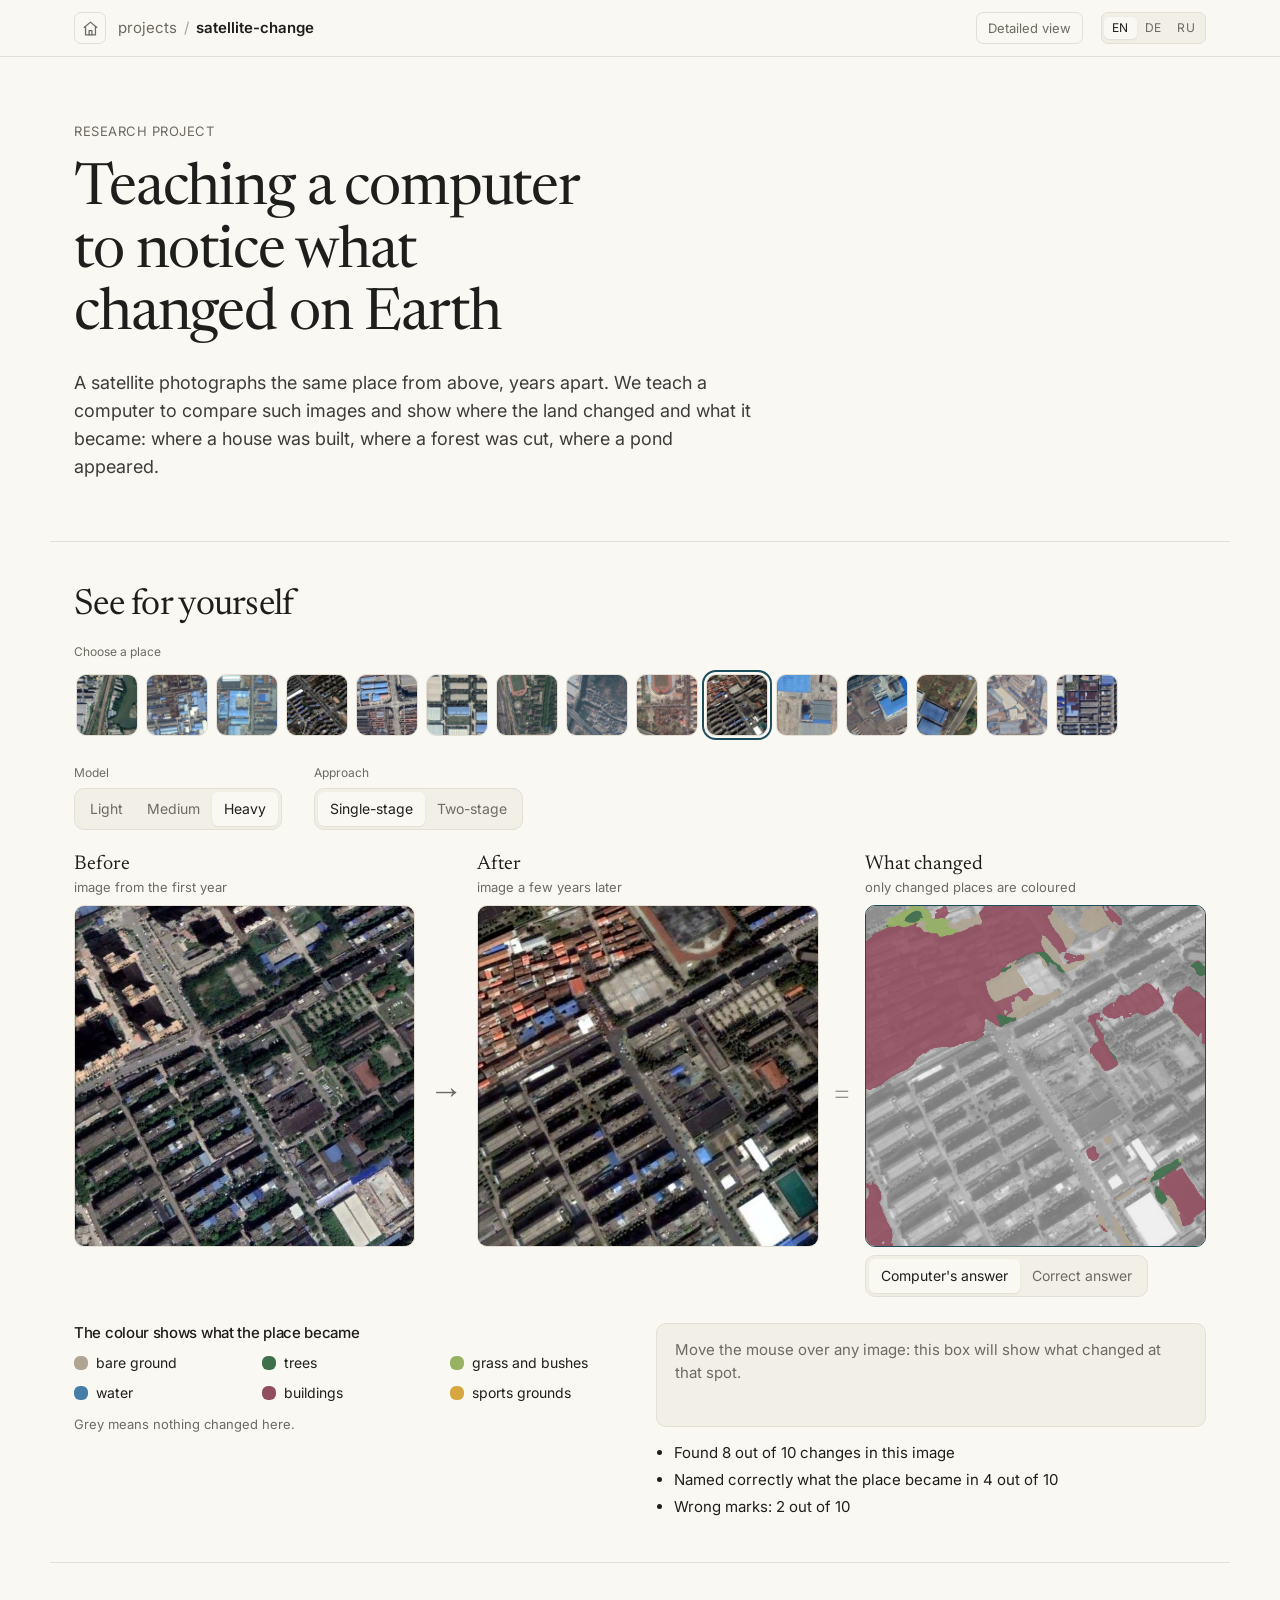
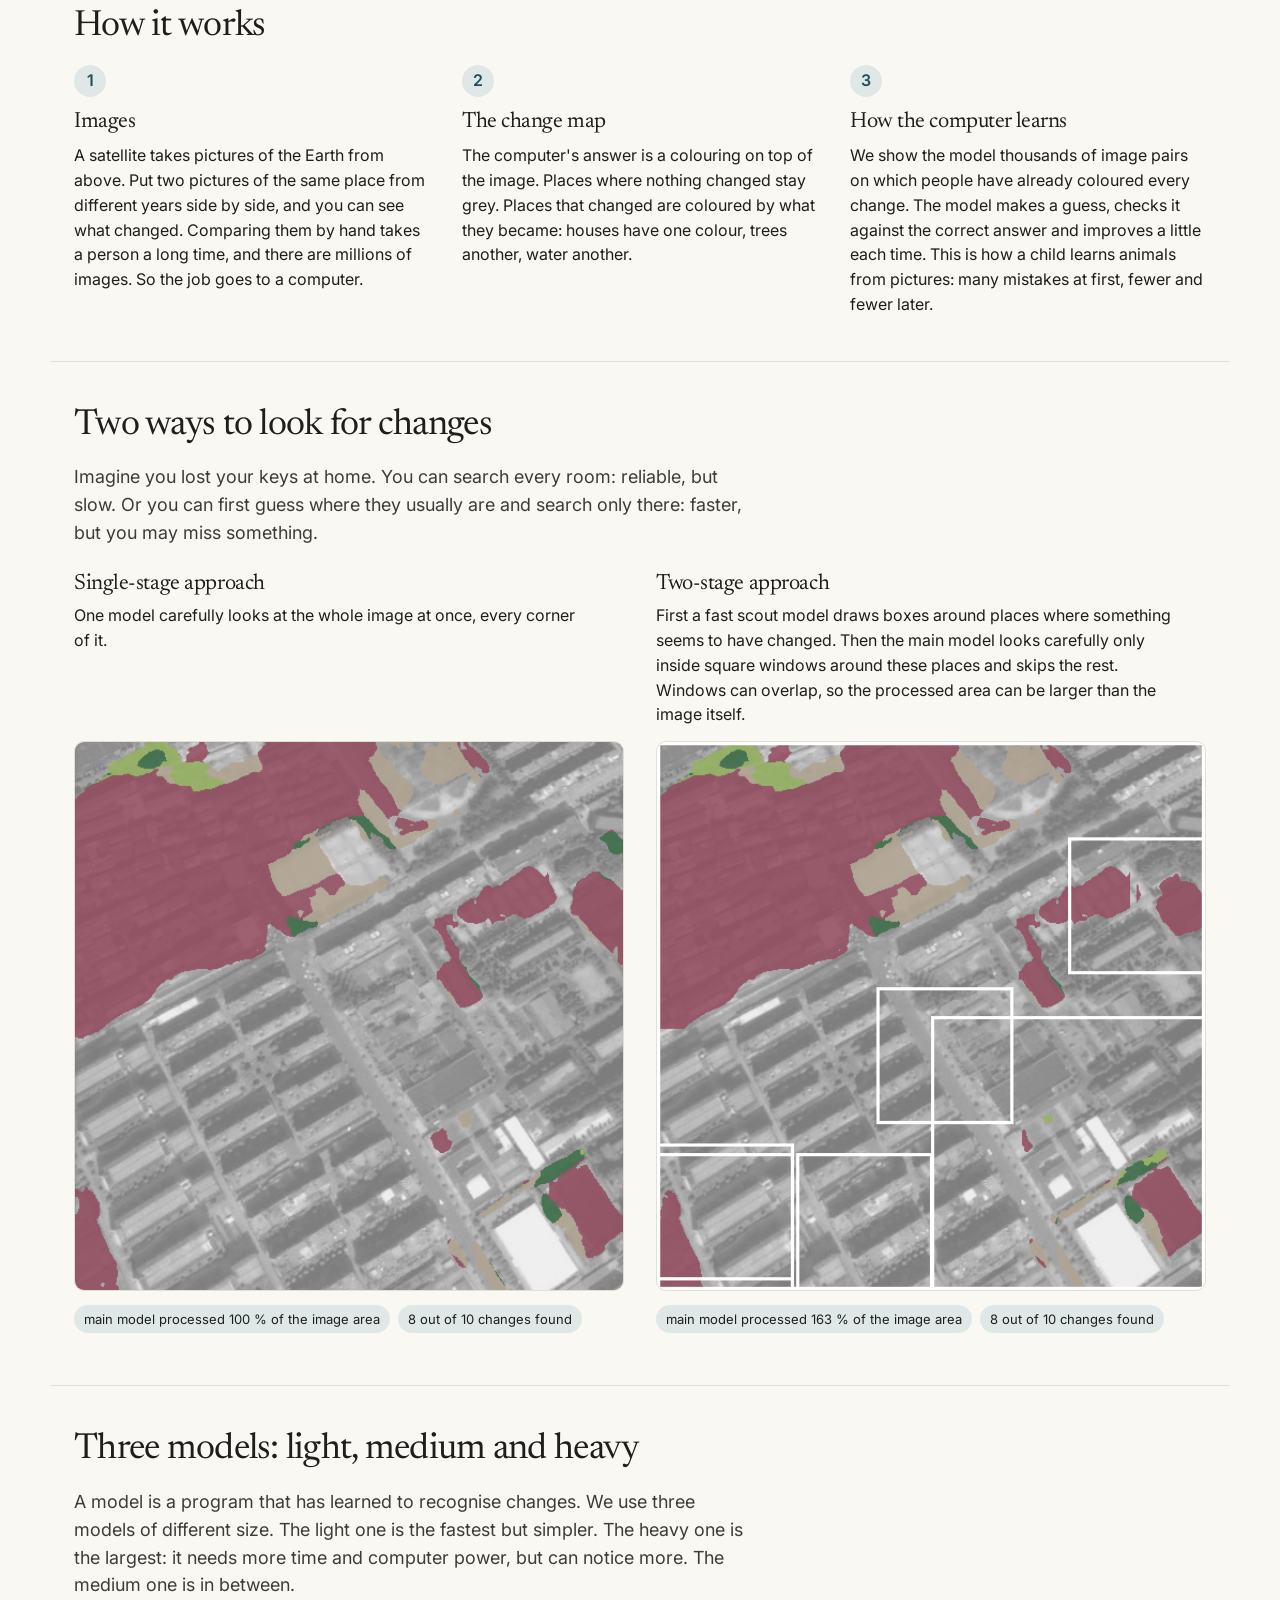
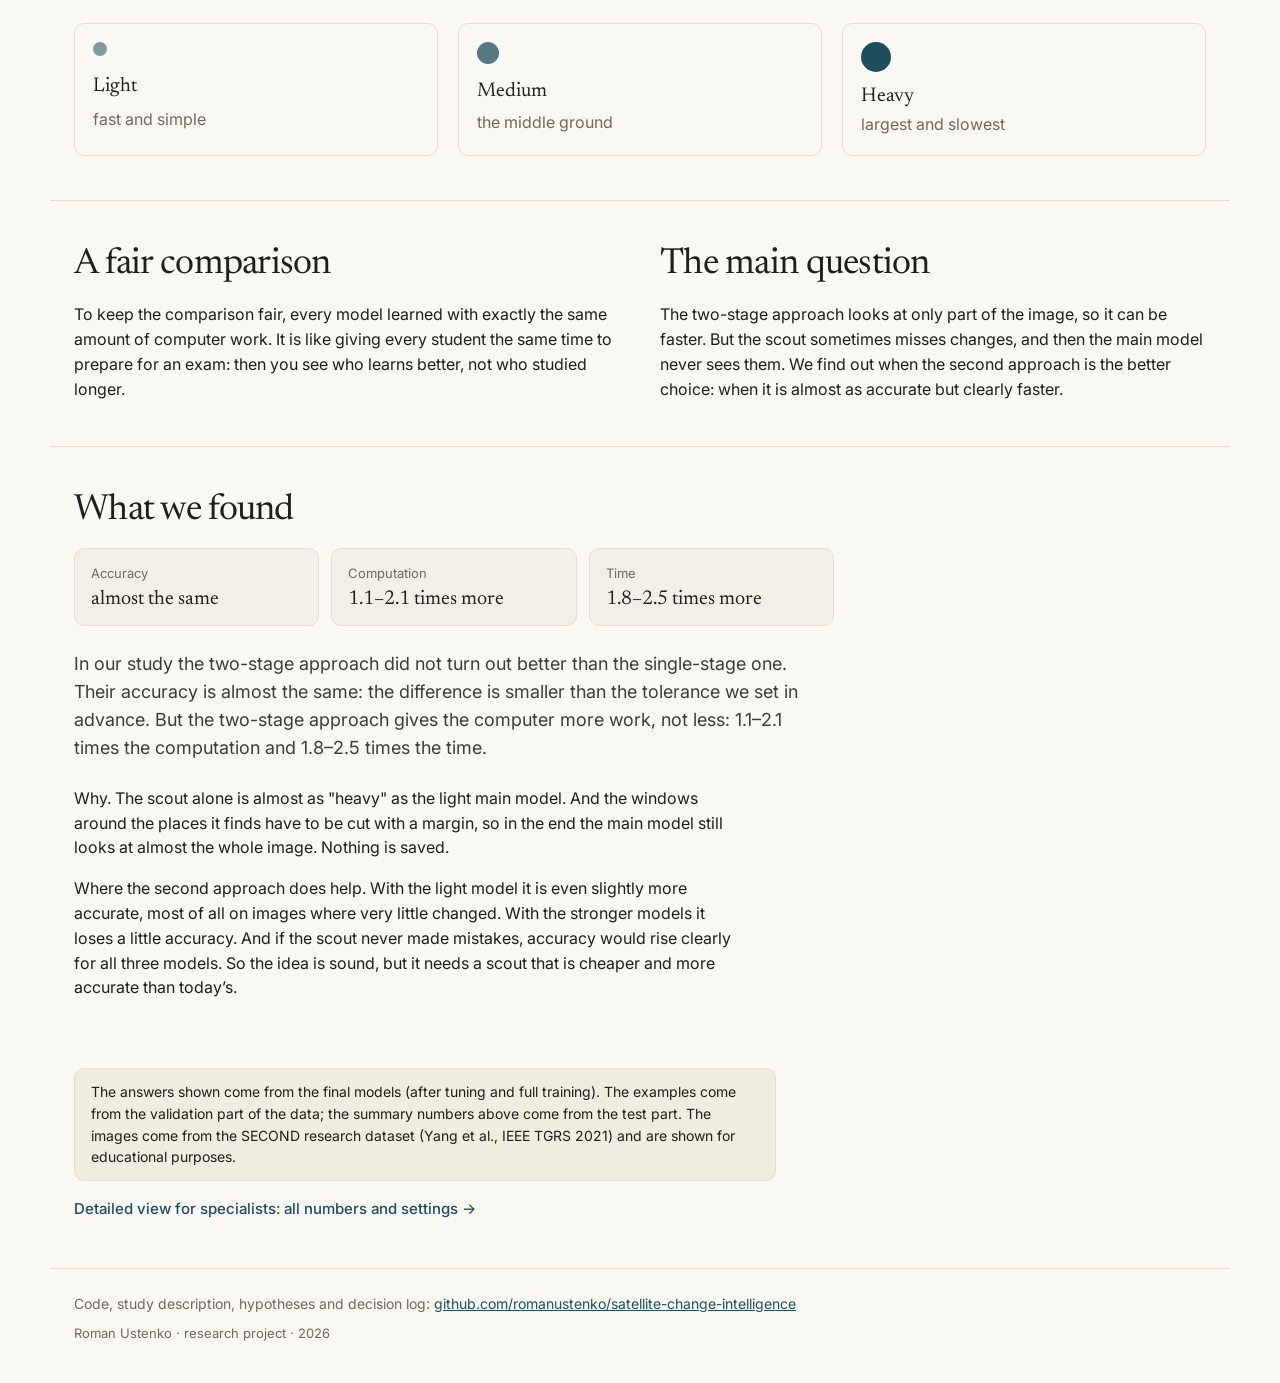
==== commit b9e51cc6: "Shared site header (home button, projects/<name> path, same language switch), demo moved to /project" ====
--- a/satellite-change/index.html
+++ b/satellite-change/index.html
@@ -1,27 +1,12 @@
 <!doctype html>
 <html lang="en">
-  <head>
-    <meta charset="UTF-8" />
-    <meta name="viewport" content="width=device-width, initial-scale=1.0" />
-    <title>Single-stage vs two-stage semantic change detection</title>
-    <meta name="description" content="Research demo: 12 semantic change detection systems on SECOND compared under equal training FLOPs — single-stage models versus detector + ROI + semantic model." />
-    <meta name="author" content="Roman Ustenko" />
-    <link rel="icon" href="favicon.svg" type="image/svg+xml" />
-    <meta property="og:type" content="website" />
-    <meta property="og:title" content="Single-stage vs two-stage semantic change detection" />
-    <meta property="og:description" content="12 systems on SECOND under equal training FLOPs; interactive demo with 15 examples." />
-    <meta property="og:url" content="https://romanustenko.github.io/satellite-change/" />
-    <meta property="og:image" content="https://romanustenko.github.io/satellite-change/og.png" />
-    <meta property="og:image:width" content="1200" />
-    <meta property="og:image:height" content="630" />
-    <meta name="twitter:card" content="summary_large_image" />
-    <link rel="preconnect" href="https://fonts.googleapis.com" />
-    <link rel="preconnect" href="https://fonts.gstatic.com" crossorigin />
-    <link href="https://fonts.googleapis.com/css2?family=Inter:wght@400;500;600&family=Newsreader:opsz,wght@6..72,400;6..72,500&display=swap" rel="stylesheet" />
-    <script type="module" crossorigin src="./assets/index-BJHP-teU.js"></script>
-    <link rel="stylesheet" crossorigin href="./assets/index-B-u21ffd.css">
-  </head>
-  <body>
-    <div id="root"></div>
-  </body>
+<head>
+  <meta charset="UTF-8" />
+  <title>Moved</title>
+  <meta name="robots" content="noindex" />
+  <link rel="canonical" href="https://romanustenko.github.io/projects/satellite-change/" />
+  <meta http-equiv="refresh" content="0; url=../projects/satellite-change/" />
+  <script>location.replace('../projects/satellite-change/' + location.search + location.hash)</script>
+</head>
+<body><a href="../projects/satellite-change/">The demo has moved to /projects/satellite-change/</a></body>
 </html>
